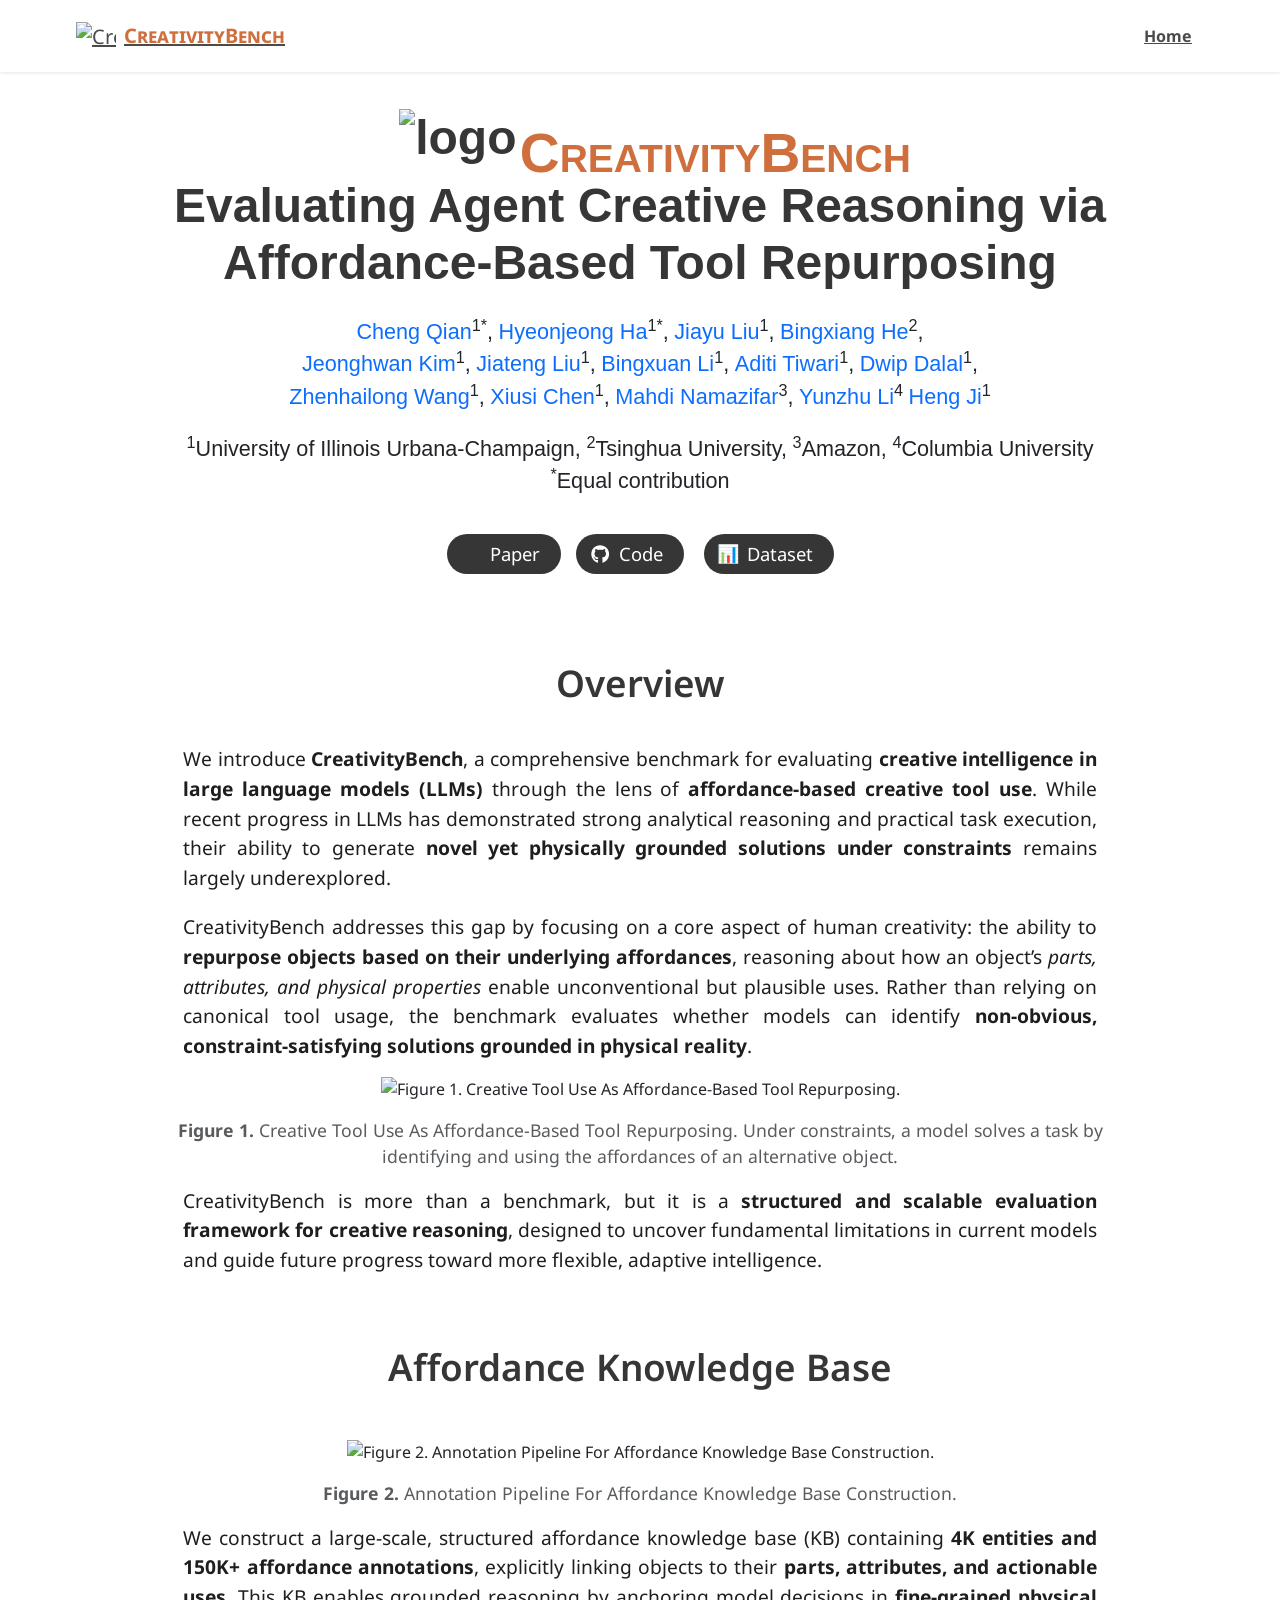
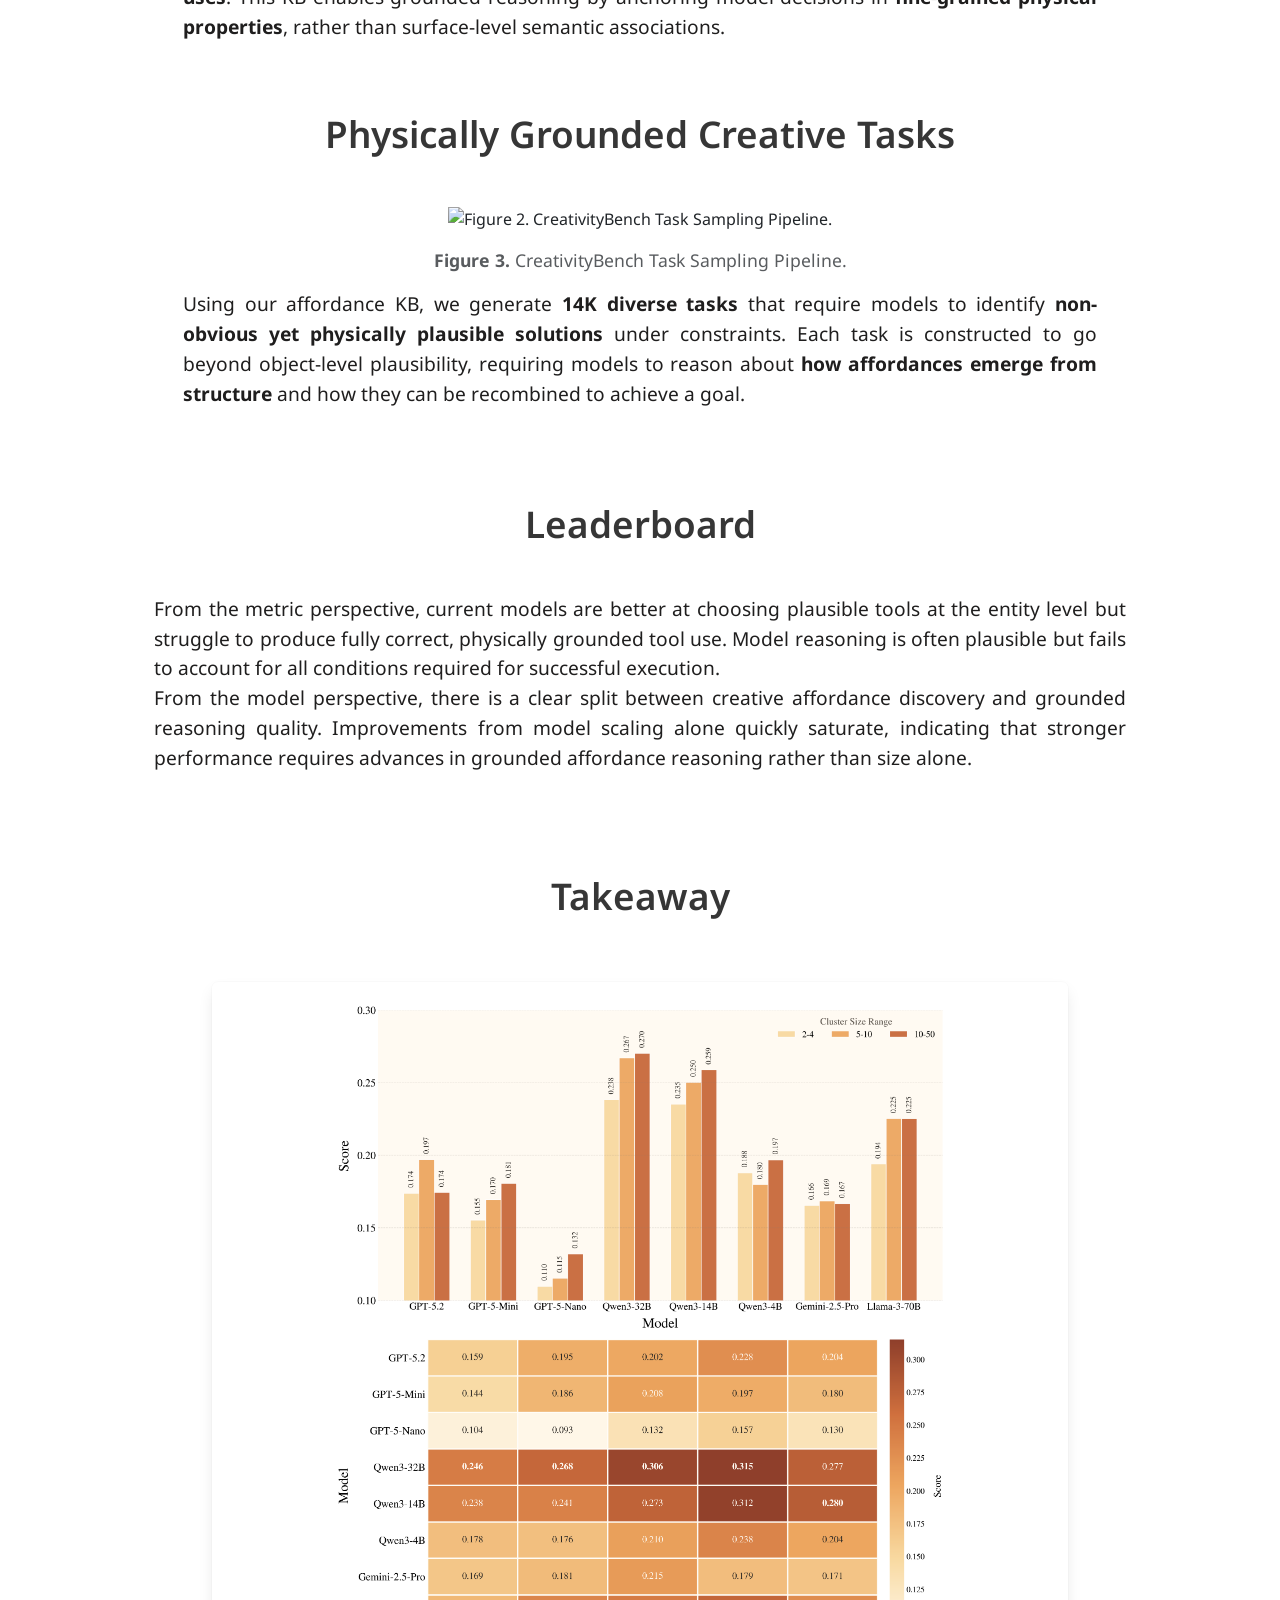
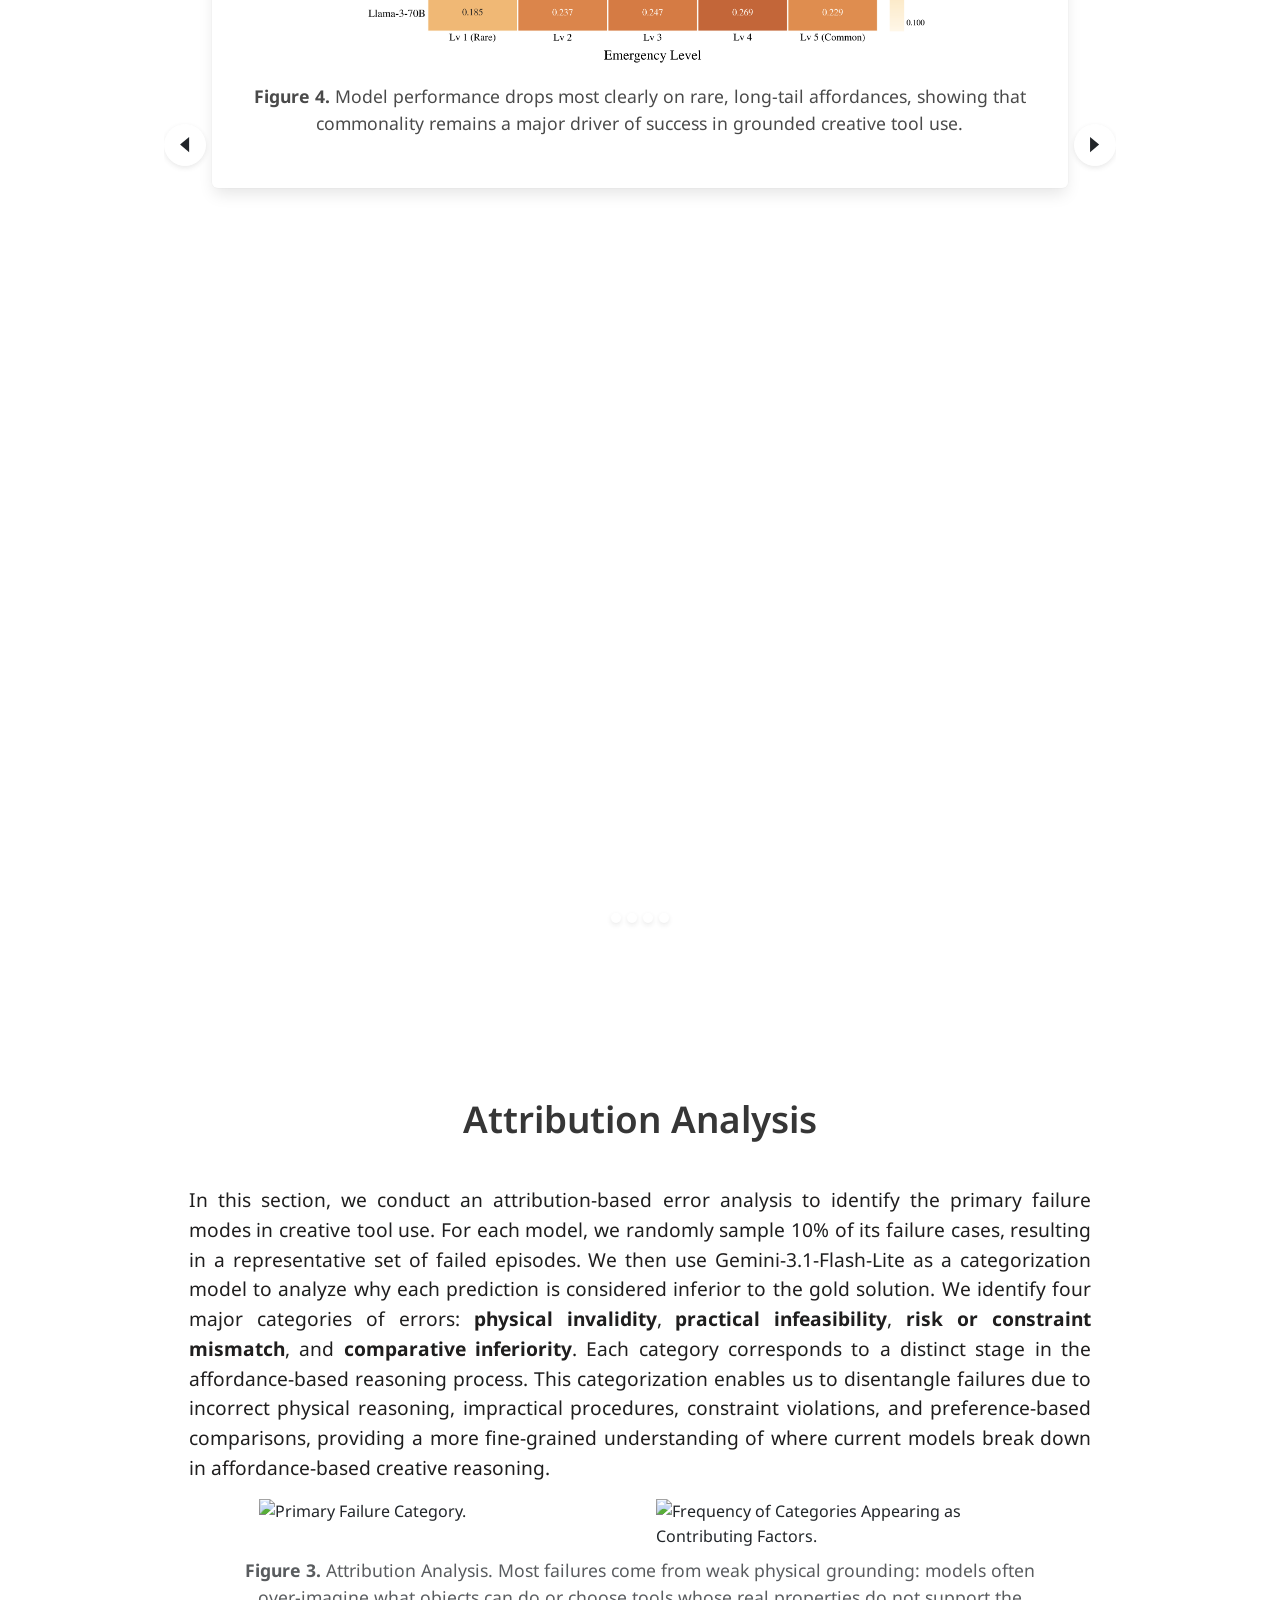
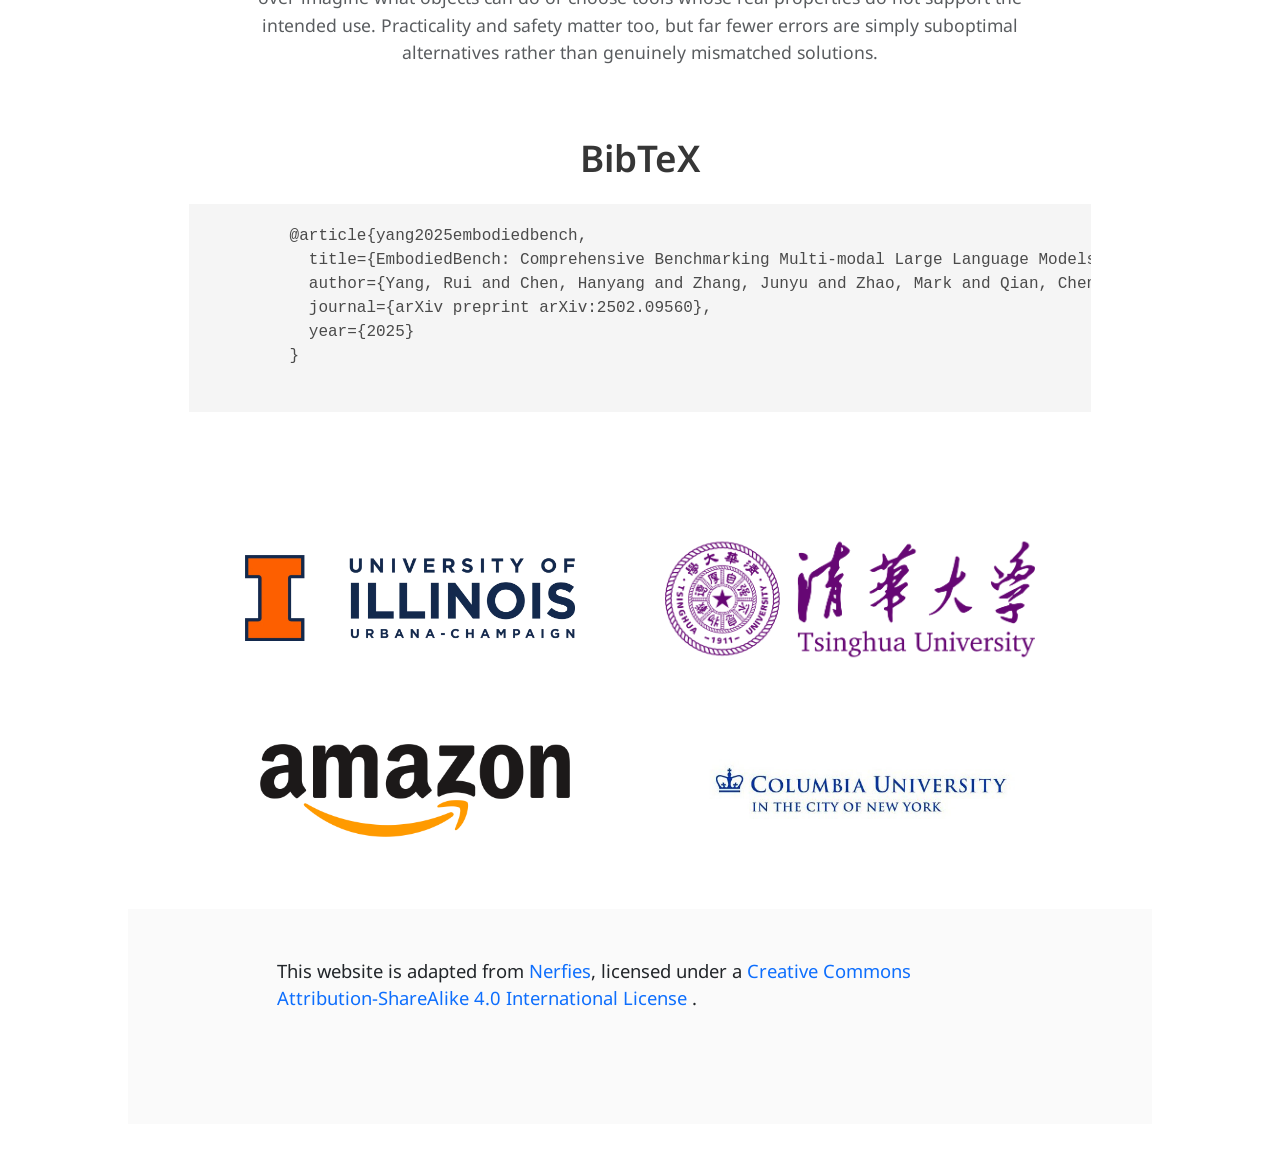
==== index.html @ 7683caa5 "takeaway" ====
<!DOCTYPE html>
<html>
<head>
  <meta charset="UTF-8">
  <title>CreativityBench: Evaluating Agent Creative Reasoning via Affordance-Based Tool Repurposing</title>

  <!-- Favicon -->
  <link rel="icon" href="website/img/logo.jpg" type="image/jpg">

  <meta name="viewport" content="width=device-width, initial-scale=1">
  <script src="https://cdn.jsdelivr.net/npm/chart.js@4.4.0/dist/chart.umd.min.js"></script>
    <script src="https://cdn.jsdelivr.net/npm/chartjs-plugin-datalabels@2.0.0"></script>
    <script
        src="https://cdn.jsdelivr.net/npm/chartjs-plugin-annotation@3.0.1/dist/chartjs-plugin-annotation.min.js"></script>

    <link href="https://fonts.googleapis.com/css?family=Google+Sans|Noto+Sans|Castoro" rel="stylesheet">
    <link rel="stylesheet" href="website/css/bulma.min.css">
    <link rel="stylesheet" href="website/css/bulma-carousel.min.css">
    <link rel="stylesheet" href="website/css/bulma-slider.min.css">
    <link rel="stylesheet" href="https://cdn.jsdelivr.net/gh/jpswalsh/academicons@1/css/academicons.min.css">
    <link rel="stylesheet" href="website/css/fontawesome.all.min.css">

    <script src="https://ajax.googleapis.com/ajax/libs/jquery/3.5.1/jquery.min.js"></script>
    <script src="./website/javascript/bulma-carousel.min.js"></script>
    <script src="./website/javascript/bulma-slider.min.js"></script>
    <script src="./website/javascript/explorer-index.js"></script>

    <link href="https://cdn.jsdelivr.net/npm/bootstrap@5.1.3/dist/css/bootstrap.min.css" rel="stylesheet"
        integrity="sha384-1BmE4kWBq78iYhFldvKuhfTAU6auU8tT94WrHftjDbrCEXSU1oBoqyl2QvZ6jIW3" crossorigin="anonymous">
    <script src="https://cdn.jsdelivr.net/npm/bootstrap@5.1.3/dist/js/bootstrap.bundle.min.js"
        integrity="sha384-ka7Sk0Gln4gmtz2MlQnikT1wXgYsOg+OMhuP+IlRH9sENBO0LRn5q+8nbTov4+1p"
        crossorigin="anonymous"></script>

    <link href="https://unpkg.com/tabulator-tables@5.5.2/dist/css/tabulator_bootstrap4.min.css" rel="stylesheet">
    <script type="text/javascript" src="https://unpkg.com/tabulator-tables@5.5.2/dist/js/tabulator.min.js"></script>
    <script defer src="website/javascript/fontawesome.all.min.js"></script>
    <!-- <script src="website/javascript/peity-vanilla.js"></script> -->


    <!-- below we load some js scripts -->
    <script src="website/javascript/benchmark_table.js" type="module"></script>
    <script src="website/javascript/benchmark_table_low_level.js" type="module"></script>

    <link rel="stylesheet" href="website/css/index.css">

    <!-- Google tag (gtag.js) -->
    <script async src="https://www.googletagmanager.com/gtag/js?id=G-C7GJ4FYMY9"></script>
    <script>
        window.dataLayer = window.dataLayer || [];
        function gtag() { dataLayer.push(arguments); }
        gtag('js', new Date());

        gtag('config', 'G-C7GJ4FYMY9');
    </script>

    <!-- MathJax script -->
    <script type="text/javascript" async
        src="https://cdnjs.cloudflare.com/ajax/libs/mathjax/2.7.5/MathJax.js?config=TeX-MML-AM_CHTML">
    </script>
    <script type="text/javascript">
        MathJax.Hub.Config({
            tex2jax: {inlineMath: [['$','$'], ['\\(','\\)']]}
        });
    </script>

    <noscript>
        <p><img alt="Clicky" width="1" height="1" src="//in.getclicky.com/101339888ns.gif" /></p>
    </noscript>

    <script>
        document.addEventListener('DOMContentLoaded', function () {
        var toggles = document.querySelectorAll('.toggle-section');
        toggles.forEach(function(toggle) {
            toggle.addEventListener('click', function() {
            var content = document.getElementById(toggle.getAttribute('aria-controls'));
            var toggleIcon = toggle.children[1].children[0];
            content.classList.toggle('is-active');
            if (content.classList.contains('is-active')) {
                toggleIcon.style.transition = 'transform 0.3s ease';
                toggleIcon.style.transform = 'rotate(180deg)';
            } else {
                toggleIcon.style.transition = 'transform 0.3s ease';
                toggleIcon.style.transform = 'rotate(0deg)';
            }
            });
        });
        });
      </script>

    <style>
        .collapse-content {
          display: none;
          margin-top: 10px;
        }
        .collapse-content.is-active {
          display: block;
        }
        /* .toggle-section .icon.is-small {
          transition: transform 0.3s ease;
        } */
        /* .toggle-section .fa-angle-up {
          transform: rotate(180deg);
        } */
      </style>
</head>

<body>

  <!-- Navigation Bar -->
  <nav class="navbar" role="navigation" aria-label="main navigation" style="background: #fff; box-shadow: 0 1px 3px rgba(0,0,0,0.1);">
    <div class="container">
      <div class="navbar-brand">
        <a class="navbar-item" href="index.html">
          <img src="website/img/logo.jpg" alt="CreativityBench" width="40" height="40">
          <span class="creativitybench" style="margin-left: 0.5rem; font-size: 1.25rem;">CreativityBench</span>
        </a>
      </div>
      <div class="navbar-end">
        <a href="index.html" class="navbar-item has-text-weight-bold">Home</a>
      </div>
    </div>
  </nav>

  <!-- Single-line Title with Bulma's .title.is-1 is-bold (centered heading) -->
  <section class="hero">
    <div class="hero-body">
      <div class="container is-max-desktop">
        <div class="columns is-centered">
          <div class="column has-text-centered">

            <h1 class="title is-1 publication-title is-bold">
              <img src="website/img/logo.jpg"
                   alt="logo"
                   style="vertical-align: middle; margin-right: 20px; position: relative; top: -15px; left: 30px"
                   width="80"
                   height="80" />
              <span class="creativitybench" style="vertical-align: middle">CreativityBench</span>
            </h1>

            <!-- SUBTITLE -->
            <h2 class="title is-1 publication-title is-bold" style="margin-top:-0.7em; margin-right: 30px; margin-left: 30px;">
              Evaluating Agent Creative Reasoning via<br>Affordance-Based Tool Repurposing
            </h2>

            <!-- Author list -->
            <div class="is-size-5 publication-authors">
              <span class="author-block">
                <a href="https://qiancheng0.github.io/" target="_blank">Cheng Qian</a><sup>1*</sup>,
              </span>
              <span class="author-block">
                <a href="https://hyeonjeongha.github.io" target="_blank">Hyeonjeong Ha</a><sup>1*</sup>,
              </span>
              <span class="author-block">
                <a href="https://jiayujeff.github.io" target="_blank">Jiayu Liu</a><sup>1</sup>,
              </span>
              <span class="author-block">
                <a href="https://hbx-hbx.github.io" target="_blank">Bingxiang He</a><sup>2</sup>,
              </span><br>
              <span class="author-block">
                <a href="https://wjdghks950.github.io">Jeonghwan Kim</a><sup>1</sup>,
              </span>
              <span class="author-block">
                <a href="https://lumos-jiateng.github.io">Jiateng Liu</a><sup>1</sup>,
              </span>
              <span class="author-block">
                <a href="https://bingxuanli.com">Bingxuan Li</a><sup>1</sup>,
              </span>
              <span class="author-block">
                <a href="https://adititiwari19.github.io">Aditi Tiwari</a><sup>1</sup>,
              </span>
              <span class="author-block">
                <a href="https://dwipddalal.github.io" target="_blank">Dwip Dalal</a><sup>1</sup>,
              </span><br>
              <span class="author-block">
                <a href="https://mikewangwzhl.github.io">Zhenhailong Wang</a><sup>1</sup>,
              </span>
              <span class="author-block">
                <a href="https://xiusic.github.io">Xiusi Chen</a><sup>1</sup>,
              </span>
              <span class="author-block">
                <a href="https://scholar.google.com/citations?user=I6aaUNMAAAAJ&hl=en">Mahdi Namazifar</a><sup>3</sup>,
              </span>
              <span class="author-block">
                <a href="https://yunzhuli.github.io">Yunzhu Li</a><sup>4</sup>
              </span>
              <span class="author-block">
                <a href="https://blender.cs.illinois.edu/hengji.html">Heng Ji</a><sup>1</sup>
              </span>
            </div>
            <div class="is-size-5 publication-authors" style="margin-top:1em;">
              <span class="author-block"><sup>1</sup>University of Illinois Urbana-Champaign,</span>
              <span class="author-block"><sup>2</sup>Tsinghua University,</span>
              <span class="author-block"><sup>3</sup>Amazon,</span>
              <span class="author-block"><sup>4</sup>Columbia University</span>
            </div>
            <div class="is-size-5 publication-authors">
              <span class="author-block"><sup>*</sup>Equal contribution</span>
            </div>
            <!-- <div class="is-size-5 publication-authors">
              <span class="author-block" style="color:rgb(192, 54, 54);"><b>ICML 2025 Oral</b></span>
            </div> -->
            <!-- <div class="is-size-5 publication-authors" style="margin-top:0.8em;">
              <a href="https://foundation-models-meet-embodied-agents.github.io/cvpr2026/" target="_blank" style="color:#d35400; font-weight:bold; text-decoration:none; background:linear-gradient(135deg, #fff5eb 0%, #ffe4cc 100%); padding:0.4em 0.8em; border-radius:6px; border:1px solid #e67e22; display:inline-block;">
                🔥 EmbodiedBench will be used for <b>CVPR 2026 Workshop on Foundation Models Meet Embodied Agents (FMEA) Challenges</b>! Stay tuned.
              </a>
            </div> -->

            <!-- Links -->
            <div class="column has-text-centered" style="margin-top:1.5em;">
              <!-- <span class="link-block">
                <a href="challenge.html" class="external-link button is-normal is-rounded is-dark" style="background: #5e7154; border-color: #5e7154;">
                  <span class="icon">
                    <i class="fas fa-trophy"></i>
                  </span>
                  <span>Challenge</span>
                </a>&nbsp;&nbsp;
              </span> -->
              <span class="link-block">
                <a href="http://arxiv.org/abs/2502.09560" class="external-link button is-normal is-rounded is-dark">
                  <span class="icon">
                    <i class="ai ai-arxiv"></i>
                  </span>
                  <span>Paper</span>
                </a>&nbsp;&nbsp;
              </span>
              <span class="link-block">
                <a href="https://github.com/qiancheng0/CreativityBench" class="external-link button is-normal is-rounded is-dark" role="button" target="_blank">
                  <span class="icon">
                    <i class="fab fa-github"></i>
                  </span>
                  <span>Code</span>
                </a> &nbsp;&nbsp;
              </span>
              <span class="link-block">
                <a href="https://drive.google.com/file/d/1nQ1p2S4dxTBVZfAvlCW7YPLxztRtPnke/view"
                   class="external-link button is-normal is-rounded is-dark">
                  <span class="icon" style="display: flex; align-items: center; height: 100%;">
                      <p style="font-size:18px; margin: 0;">📊</p>
                  </span>
                  <span>Dataset</span>
                </a>
              </span>
            </div>

          </div>
        </div>
      </div>
    </div>
  </section>

  <!-- Teaser Video -->
  <!-- <section class="hero teaser">
    <div class="container is-max-desktop">
      <div class="hero-body" style="padding-top:1rem;">
        <video id="teaser" autoplay muted loop playsinline controls width="100%">
          <source src="https://github.com/embodied-agent-eval/embodied-agent-eval.github.io/raw/main/website/videos/eai-0-overview.mp4" type="video/mp4">
          Your browser does not support the video tag.
        </video>
      </div>
    </div>
  </section> -->

  <!-- Short videos (Goal Interpretation, etc.) -->
  <!-- <section class="section" style="padding-top:0.5rem;">
    <div class="container is-max-desktop">
      <div class="columns is-centered has-text-centered">
        <div class="column">
          <video autoplay muted loop playsinline controls width="100%">
            <source src="https://github.com/EmbodiedBench/embodiedbench.github.io/raw/main/website/videos/example_success_mani.mp4" type="video/mp4">
          </video>
        </div>
        <div class="column">
          <video autoplay muted loop playsinline controls width="100%">
            <source src="https://github.com/EmbodiedBench/embodiedbench.github.io/raw/main/website/videos/example_success_nav.mp4" type="video/mp4">
          </video>
        </div>
      </div>
      <p style="text-align:center; margin-top:1em; color:rgb(99, 95, 95); margin-top:0.7rem; margin-bottom:1rem; line-height: 1.55; font-size: 1.2rem;">
        <b><span style="color: rgb(53, 131, 53); font-size: 1.2rem;">Successful</span> Examples in EmbodiedBench powered by GPT-4o: EB-Manipulation (left) and EB-Navigation (right).</b> 
      </p>
    </div>
  </section>

  <section class="section" style="padding-top:0rem;">
    <div class="container is-max-desktop">
      <div class="columns is-centered has-text-centered">
        <div class="column">
          <video autoplay muted loop playsinline controls width="100%">
            <source src="https://github.com/EmbodiedBench/embodiedbench.github.io/raw/main/website/videos/example_failure_mani.mp4" type="video/mp4">
          </video>
        </div>
        <div class="column">
          <video autoplay muted loop playsinline controls width="100%">
            <source src="https://github.com/EmbodiedBench/embodiedbench.github.io/raw/main/website/videos/example_failure_nav.mp4" type="video/mp4">
          </video>
        </div>
      </div>
      <p style="text-align:center; margin-top:1em; color:rgb(99, 95, 95); margin-top:0.7rem; margin-bottom:1rem; line-height: 1.55; font-size: 1.2rem;">
        <b><span style="color: rgb(187, 75, 62); font-size: 1.2rem;">Failure</span> Examples in EmbodiedBench powered by GPT-4o: EB-Manipulation (left) and EB-Navigation (right).</b> 
      </p>
    </div>
  </section> -->

  <!-- Single-Paragraph Abstract Section -->
  <!-- <section class="section" id="abstract">
    <div class="container" style="max-width: 85%; font-size: 1.0em; margin: 0 auto; line-height: 1.55;">
      <div class="columns is-centered has-text-centered">
        <div class="column is-four-fifths">
      <h2 class="title is-3">Introduction</h2>
      <div class="content has-text-justified">
            <p style="text-align:justify; color:rgb(31, 30, 30);">
              Leveraging Multi-modal Large Language Models (MLLMs) to create <b>vision-driven embodied agents</b>
              offers a promising avenue for tackling real-world tasks. While language-centric embodied agents have
              garnered substantial attention, MLLM-based embodied agents remain underexplored due to the lack of
              comprehensive evaluation frameworks. To bridge this gap, we introduce <b>EmbodiedBench</b>, an
              extensive benchmark designed to evaluate vision-driven embodied agents. EmbodiedBench features:
              (1) <b>a diverse set of 1,128 testing tasks across four environments</b>, ranging from high-level semantic
              tasks (e.g., household) to low-level tasks involving atomic actions (e.g., navigation and manipulation);
              and (2) <b>six meticulously curated subsets evaluating essential agent capabilities</b> like common sense
              reasoning, complex instruction following, spatial awareness, visual perception, and long-term planning.
              Through extensive experiments, we evaluate 13 leading proprietary and open-source MLLMs within
              EmbodiedBench. Our findings reveal that: MLLMs excel at high-level tasks but struggle with low-level
              manipulation, with the best model, GPT-4o, scoring only on average. EmbodiedBench provides a
              standardized, multifaceted evaluation platform that not only highlights existing challenges
              but also offers valuable insights for advancing MLLM-based embodied agents.
            </p>
          </div>
        </div>
      </div>
    </div>
  </section> -->

  <!-- Overview Section -->
  <section class="section" id="overview" style="padding-top:1.5rem;">
    <div class="container" style="max-width: 80%; margin: 0 auto;">
      <h2 class="title is-3" style="text-align:center; margin-bottom:1rem; font-size: 2.3em;">Overview</h2>
      <br>
      <div class="content has-text-justified" style="max-width: 95%; font-size: 1.2em; margin: 0 auto; line-height: 1.55;">
        <p style="text-align:justify; color:rgb(31, 30, 30);">
          We introduce <b>CreativityBench</b>, a comprehensive benchmark for evaluating <b>creative intelligence in large language models (LLMs)</b> through the lens of <b>affordance-based creative tool use</b>. While recent progress in LLMs has demonstrated strong analytical reasoning and practical task execution, their ability to generate <b>novel yet physically grounded solutions under constraints</b> remains largely underexplored.
        </p>
        <p style="text-align:justify; color:rgb(31, 30, 30);">
          CreativityBench addresses this gap by focusing on a core aspect of human creativity: the ability to <b>repurpose objects based on their underlying affordances</b>, reasoning about how an object’s <i>parts, attributes, and physical properties</i> enable unconventional but plausible uses. Rather than relying on canonical tool usage, the benchmark evaluates whether models can identify <b>non-obvious, constraint-satisfying solutions grounded in physical reality</b>.
        </p>
      </div>

      <!-- Figure 1 -->
      <div class="columns is-centered has-text-centered">
        <div class="column is-eight-fifths">
          <figure class="table-figure">
            <img class="figure-image" src="website/img/intro.png" alt="Figure 1. Creative Tool Use As Affordance-Based Tool Repurposing." style="max-width: 95%; text-align:center; margin-bottom:1rem;"/>
            <figcaption class="figure-caption" style="font-size: 1.1em;">
              <b>Figure 1.</b> Creative Tool Use As Affordance-Based Tool Repurposing. Under constraints, a model solves a task by identifying and using the affordances of an alternative object.
            </figcaption>
          </figure>

          <p style="text-align:justify; color:rgb(31, 30, 30); margin-top:1rem; margin-bottom:1rem; line-height: 1.55; max-width: 95%; margin: 0 auto; font-size: 1.2em;">
            CreativityBench is more than a benchmark, but it is a <b>structured and scalable evaluation framework for creative reasoning</b>, designed to uncover fundamental limitations in current models and guide future progress toward more flexible, adaptive intelligence. 
          </p>
        </div>
      </div>

      <!-- Figure 2 -->
      <br>
      <br>
      <h2 class="title is-3" style="text-align:center; margin-bottom: 2.5rem; font-size: 2.3em;">Affordance Knowledge Base</h2>
      <div class="columns is-centered has-text-centered" style="margin-top:2em;">
        <div class="column is-eight-fifths">
          <figure class="table-figure">
            <img class="figure-image" src="website/img/pipeline.png" alt="Figure 2. Annotation Pipeline For Affordance Knowledge Base Construction." style="max-width: 98%; margin: 0 auto; margin-bottom:1rem;" />
            <figcaption class="figure-caption" style="font-size: 1.1em;">
              <b>Figure 2.</b> Annotation Pipeline For Affordance Knowledge Base Construction.
            </figcaption>
          </figure>

          <p style="text-align:justify; margin-top:1em;  margin-bottom:1rem; line-height: 1.55; max-width: 95%; font-size: 1.2em; margin: 0 auto; color:rgb(31, 30, 30);">
            We construct a large-scale, structured affordance knowledge base (KB) containing <b>4K entities and 150K+ affordance annotations</b>, explicitly linking objects to their <b>parts, attributes, and actionable uses</b>. This KB enables grounded reasoning by anchoring model decisions in <b>fine-grained physical properties</b>, rather than surface-level semantic associations.
          </p>
        </div>
      </div>
      <br>
      <br>
      <h2 class="title is-3" style="text-align:center; margin-bottom: 2.5rem; font-size: 2.3em;">Physically Grounded Creative Tasks</h2>
      <div class="columns is-centered has-text-centered" style="margin-top:2em;">
        <div class="column is-eight-fifths">
          <figure class="table-figure">
            <img class="figure-image" src="website/img/task_sampling_pipeline.png" alt="Figure 2. CreativityBench Task Sampling Pipeline." style="max-width: 98%; margin: 0 auto; margin-bottom:1rem;" />
            <figcaption class="figure-caption" style="font-size: 1.1em;">
              <b>Figure 3.</b> CreativityBench Task Sampling Pipeline.
            </figcaption3>
          </figure>

          <p style="text-align:justify; margin-top:1em;  margin-bottom:1rem; line-height: 1.55; max-width: 95%; font-size: 1.2em; margin: 0 auto; color:rgb(31, 30, 30);">
            Using our affordance KB, we generate <b>14K diverse tasks</b> that require models to identify <b>non-obvious yet physically plausible solutions</b> under constraints. Each task is constructed to go beyond object-level plausibility, requiring models to reason about <b>how affordances emerge from structure</b> and how they can be recombined to achieve a goal.
          </p>
        </div>
      </div>
    </div>
    <br>
  </section>

  <!-- Leaderboard and Findings Section -->
  <section class="section" id="leaderboard-findings" style="padding-top:1.5rem;">
    <div class="container" style="max-width: 85%">
      <h2 class="title is-3" style="text-align:center; margin-bottom:3rem; font-size: 2.3em;">Leaderboard</h2>
      <p style="text-align:justify; margin-top:1em;  margin-bottom:1rem; line-height: 1.55; max-width: 95%; font-size: 1.2em; margin: 0 auto; color:rgb(31, 30, 30);">
        From the metric perspective, current models are better at choosing plausible tools at the entity level but struggle to produce fully correct, physically grounded tool use. Model reasoning is often plausible but fails to account for all conditions required for successful execution.
        <br>
        From the model perspective, there is a clear split between creative affordance discovery and grounded reasoning quality. Improvements from model scaling alone quickly saturate, indicating that stronger performance requires advances in grounded affordance reasoning rather than size alone.
      </p>  
      <div id="creativitybench-benchmark-main-table"></div>
      <br>
      <br>
  <br>

  <!-- Case Study -->
  <section class="section" id="case-study" style="padding-top:2rem;">
    <div class="container is-max-desktop">
      <h2 class="title is-3" style="text-align:center; margin-bottom:1rem; font-size: 2.3em;">Takeaway</h2>
      <br>
        <div id="results-carousel" class="carousel results-carousel" style="margin-bottom: 2rem;">
            <div class="box mx-auto my-4" style="max-width: 90%;">
              <div class="content has-text-centered" style="margin-bottom: 2rem;">
                <img src="website/img/fig_cluster_grouped_bars.png" alt="" width="75%"/>
                <img src="website/img/fig_level_heatmap.png" alt="" width="75%"/>
                <p class="image-subtitle" style="font-size: 1.1em; margin-top: 1rem;">
                  <b>Figure 4.</b> Model performance drops most clearly on rare, long-tail affordances, showing that commonality remains a major driver of success in grounded creative tool use.
                </p>
              </div>
            </div>
            <div class="box mx-auto my-4" style="max-width: 90%;">
              <div class="content has-text-centered" style="margin-bottom: 2rem;">
                <img src="website/img/fig_entity_count_overall_lines.png" alt="" width="75%"/>
                <img src="website/img/fig_difficulty_scatter.png" alt="" width="75%"/>
                <p class="image-subtitle" style="font-size: 1.1em; margin-top: 1rem;">
                  <b>Figure 5.</b> Both the quantity and type of distractors influence model performance. While larger candidate sets consistently increase difficulty, distractors that share similar affordances with the gold object can sometimes help highlight the relevant reasoning space, partially offsetting the distraction effect.
                </p>
              </div>
            </div>
            <div class="box mx-auto my-4" style="max-width: 90%;">
              <div class="content has-text-centered" style="margin-bottom: 2rem;">
                <img src="website/img/fig_temperature_grouped_bars_10percent.png" alt="" width="75%" />
                <img src="website/img/evaluation_mode.png" alt="" width="75%" />
                <p class="image-subtitle" style="font-size: 1.1em; margin-top: 1rem;">
                  <b>Figure 6.</b> Increasing sampling temperature does not reliably improve creative tool use. For smaller models in particular, higher temperatures tend to increase hallucinated entities and parts rather than produce more effective affordance exploration, suggesting that this benchmark rewards grounded constraint satisfaction rather than open-ended generative diversity.
                </p>
              </div>
            </div>
            <div class="box mx-auto my-4" style="max-width: 90%;">
              <div class="content has-text-centered" style="margin-bottom: 2rem;">
                <img src="website/img/cluster_size_range__attributes_grounding.png" alt="" width="75%" />
                <img src="website/img/cluster_size_range__use_condition_covered.png" alt="" width="75%" />
                <img src="website/img/entity_similarity__attributes_grounding.png" alt="" width="75%" />
                <img src="website/img/entity_similarity__prediction_correctness.png" alt="" width="75%" />
                <p class="image-subtitle" style="font-size: 1.1em; margin-top: 1rem;">
                  <b>Figure 7.</b> Auxiliary metrics reveal a consistent pattern: models handle familiar affordances much better than rare ones, and they benefit from distractors that provide affordance-level cues. Overall, current models still struggle to ground rare, weakly signaled affordances in a physically and conditionally appropriate way.
                </p>
              </div>
            </div>
        </div>
    </div>
  </section>

  <br>
  <section class="section" id="overview" style="padding-top:4rem;">
      <div class="container" style="max-width: 95%; font-size: 1.0em; margin: 0 auto; line-height: 1.55;">
        <h2 class="title is-3" style="text-align:center; margin-bottom: 2.8rem; font-size: 2.3em;">Attribution Analysis</h2>
        <p style="text-align:justify; margin-top:1em; color:rgb(31, 30, 30); margin-top:1.7rem; margin-bottom:1rem; line-height: 1.55; font-size: 1.2em;" >
          In this section, we conduct an attribution-based error analysis to identify the primary failure modes in creative tool use. For each model, we randomly sample 10% of its failure cases, resulting in a representative set of failed episodes. We then use Gemini-3.1-Flash-Lite as a categorization model to analyze why each prediction is considered inferior to the gold solution.
          We identify four major categories of errors: <b>physical invalidity</b>, <b>practical infeasibility</b>, <b>risk or constraint mismatch</b>, and <b>comparative inferiority</b>. Each category corresponds to a distinct stage in the affordance-based reasoning process.
          This categorization enables us to disentangle failures due to incorrect physical reasoning, impractical procedures, constraint violations, and preference-based comparisons, providing a more fine-grained understanding of where current models break down in affordance-based creative reasoning.
        </p>

      <figure class="table-figure" style="max-width: 90%; margin: 1em auto 0;">
        <div style="display: flex; gap: 2rem; justify-content: center; align-items: flex-start;">
          <img class="figure-image" src="website/img/meta_primary_category_pie.png" alt="Primary Failure Category." style="flex: 1; max-width: 45%; width: 100%;" />
          <img class="figure-image" src="website/img/meta_all_category_bar.png" alt="Frequency of Categories Appearing as Contributing Factors." style="flex: 1; max-width: 45%; width: 100%;" />
        </div>
        <figcaption class="figure-caption" style="text-align: center; font-size: 1.1em; margin-top: 0.5em;">
          <b>Figure 3.</b> Attribution Analysis. Most failures come from weak physical grounding: models often over-imagine what objects can do or choose tools whose real properties do not support the intended use. Practicality and safety matter too, but far fewer errors are simply suboptimal alternatives rather than genuinely mismatched solutions.
        </figcaption>
      </figure>
    </div>
  </section>

  

  <!-- BibTeX Section -->
  <section class="section" id="BibTeX" style="padding-top:1.5rem;">
    <div class="container is-max-desktop content" style="max-width: 95%; margin: 0 auto;">
      <h2 class="title is-3" style="text-align:center; font-size: 2.3em;">BibTeX</h2>
      <pre style="font-size: 1.0em;">
        @article{yang2025embodiedbench,
          title={EmbodiedBench: Comprehensive Benchmarking Multi-modal Large Language Models for Vision-Driven Embodied Agents},
          author={Yang, Rui and Chen, Hanyang and Zhang, Junyu and Zhao, Mark and Qian, Cheng and Wang, Kangrui and Wang, Qineng and Koripella, Teja Venkat and Movahedi, Marziyeh and Li, Manling and others},
          journal={arXiv preprint arXiv:2502.09560},
          year={2025}
        }
      </pre>
    </div>
  </section>

  <section>
    <div class="section" id="org-banners" style="display:flex; margin-bottom: -3rem; margin-left: 3rem; margin-right: 3rem;">
      <a href="https://illinois.edu/" target="_blank" rel="external" style="display: block; margin: auto;">
          <img class="center-block org-banner" src="website/img/uiuc.webp" style="width: 350px; height: auto; display: block; margin: auto;">
      </a>
      <a href="https://www.tsinghua.edu.cn/en/" target="blank" class="ext-link" style="display: block; margin: auto;">
          <img class="center-block org-banner" src="website/img/tsinghua.png" style="width: 390px; height: auto; display: block; margin: auto;">
      </a>
    </div>
  </section>

  <section>
    <div class="section" id="org-banners" style="display:flex; margin-top: -3rem; margin-left: 3rem; margin-right: 3rem;">
      <a href="https://www.amazon.science/" target="blank" class="ext-link" style="display: block; margin: auto;">
        <img class="center-block org-banner" src="website/img/amazon.png" style="width: 330px; height: auto; display: block; margin: auto;">
      </a>
      <a href="https://www.columbia.edu" target="blank" class="ext-link" style="display: block; margin: auto;">
        <img class="center-block org-banner" src="website/img/columbia.jpeg" style="width: 350px; height: auto; display: block; margin: auto;">
      </a>
    </div>
  </section>

  <footer class="footer">
    <!-- <div class="content has-text-centered"> -->
    <div class="columns is-centered">
        <div class="column is-9">
          <div class="content">
          <p style="font-size: 1.15em;">
            This website is adapted from 
            <a href="https://nerfies.github.io/" style="text-decoration: none;">Nerfies</a>, licensed under a 
            <a rel="license" href="http://creativecommons.org/licenses/by-sa/4.0/" style="text-decoration: none;">
              Creative Commons Attribution-ShareAlike 4.0 International License
            </a>.
          </p>
        </div>
      </div>
    </div>
  <!-- </div> -->
</footer>


</body>
</html>
---- website/css/index.css ----
body {
  font-family: 'Noto Sans', sans-serif;
  max-width: 1600px;
  margin: 0 auto;
  overflow-x: hidden;
}


.footer .icon-link {
    font-size: 25px;
    color: #363636;
    text-decoration: none;
}


.link-block a {
    /* margin-top: 5px; */
    margin-bottom: 5px;
    text-decoration: none;
}
span {
  font-size: 1.15em;
}

.creativitybench {
  font-variant: small-caps;
  font-weight: bold;
  color: #cf6f3d !important;
}


.teaser .hero-body {
  padding-top: 0;
  padding-bottom: 3rem;
}

.teaser {
  font-family: 'Google Sans', sans-serif;
}


.publication-banner {
  max-height: parent;

}

.publication-banner video {
  position: relative;
  left: auto;
  top: auto;
  transform: none;
  object-fit: fit;
}

.publication-title {
    font-family: 'Google Sans', sans-serif;
    line-height: 1.2;
    /* margin-bottom: -40px;
    margin-top: 60px; */
}

.publication-authors {
    font-family: 'Google Sans', sans-serif;
}

.publication-venue {
    color: #555;
    width: fit-content;
    font-weight: bold;
}

.publication-awards {
    color: #ff3860;
    width: fit-content;
    font-weight: bolder;
}


.publication-authors a {
   text-decoration: none;
}

.publication-authors a:hover {
    text-decoration: underline;
}

.author-block {
  display: inline-block;
  font-size: 1.35rem;
}

.publication-banner img {
}

.publication-authors {
  /*color: #4286f4;*/
}

.publication-video {
    position: relative;
    width: 100%;
    height: 0;
    padding-bottom: 56.25%;

    overflow: hidden;
    border-radius: 10px !important;
}

.publication-video iframe {
    position: absolute;
    top: 0;
    left: 0;
    width: 100%;
    height: 100%;
}

.publication-body img {
}

.results-carousel {
  overflow: hidden;
}

/* .results-carousel {
  display: flex;
  overflow: hidden;
  width: 90%;
  position: relative;
} */

/* .results-carousel .box {
  flex: 0 0 100%;
  width: 90%;
  text-align: center;
  transition: transform 0.5s ease-in-out;
} */

/* .results-carousel .item {
  margin: 5px;
  overflow: hidden;
  border: 1px solid #bbb;
  border-radius: 10px;
  padding: 0;
  font-size: 0;
} */

/* .results-carousel video {
  margin: 0;
} */


.interpolation-panel {
  background: #f5f5f5;
  border-radius: 10px;
}

.interpolation-panel .interpolation-image {
  width: 100%;
  border-radius: 5px;
}


.interpolation-panel .slider {
  margin: 0 !important;
}

.interpolation-panel .slider {
  margin: 0 !important;
}

#interpolation-image-wrapper {
  width: 100%;
}
#interpolation-image-wrapper img {
  border-radius: 5px;
}

.avg-column {
  font-size: 1.2em !important;
}

.chart-container {
  height: 50vh;
  margin: auto;
  position: relative;
  max-width: calc(min(60vh, 100%));
  padding-left: 5%; /* Increase left margin */
  padding-right: 5%; /* Increase right margin */
}

/* Mobile override */
@media (max-width: 768px) {  /* Change 768px to your mobile breakpoint */
  .chart-container {
      height: 90vw;
      max-width: calc(min(90vw, 100%));;
  }
  h1 {
      font-size: 1.5rem;
  }
  h2 {
      font-size: 1.3rem;
  }
  h3 {
      font-size: 1.1rem;
  }
  p,
  span,
  li {
      font-size: 1.1rem;
  }
}


.tabulator-header .tabulator-col {
  text-align: center;
}

.tabulator .tabulator-header {
  height: auto !important;
}

.tabulator-col-title-holder,
.tabulator-col-content {
  height: auto !important;
}

.tabulator-col-title {
  white-space: normal !important;
  overflow: visible !important;
  text-overflow: unset !important;
  word-break: break-word;
  font-size: 0.82em;
}

/* body {
  margin: 0;
  padding: 0;
  width: 100%;
  height: 100%;
  overflow-x: hidden;
  display: flex;
  flex-direction: column;
  min-height: 100vh;
} */

#org-banners {
  display:flex;
  flex-direction: row;
  justify-content: center;
  align-items: center;
  flex-wrap: wrap;
}

.org-banner {
  /* margin: 5px; */
  max-width: 100%;
  height: 6em;
  margin: 10px;
  padding: 10px;
}
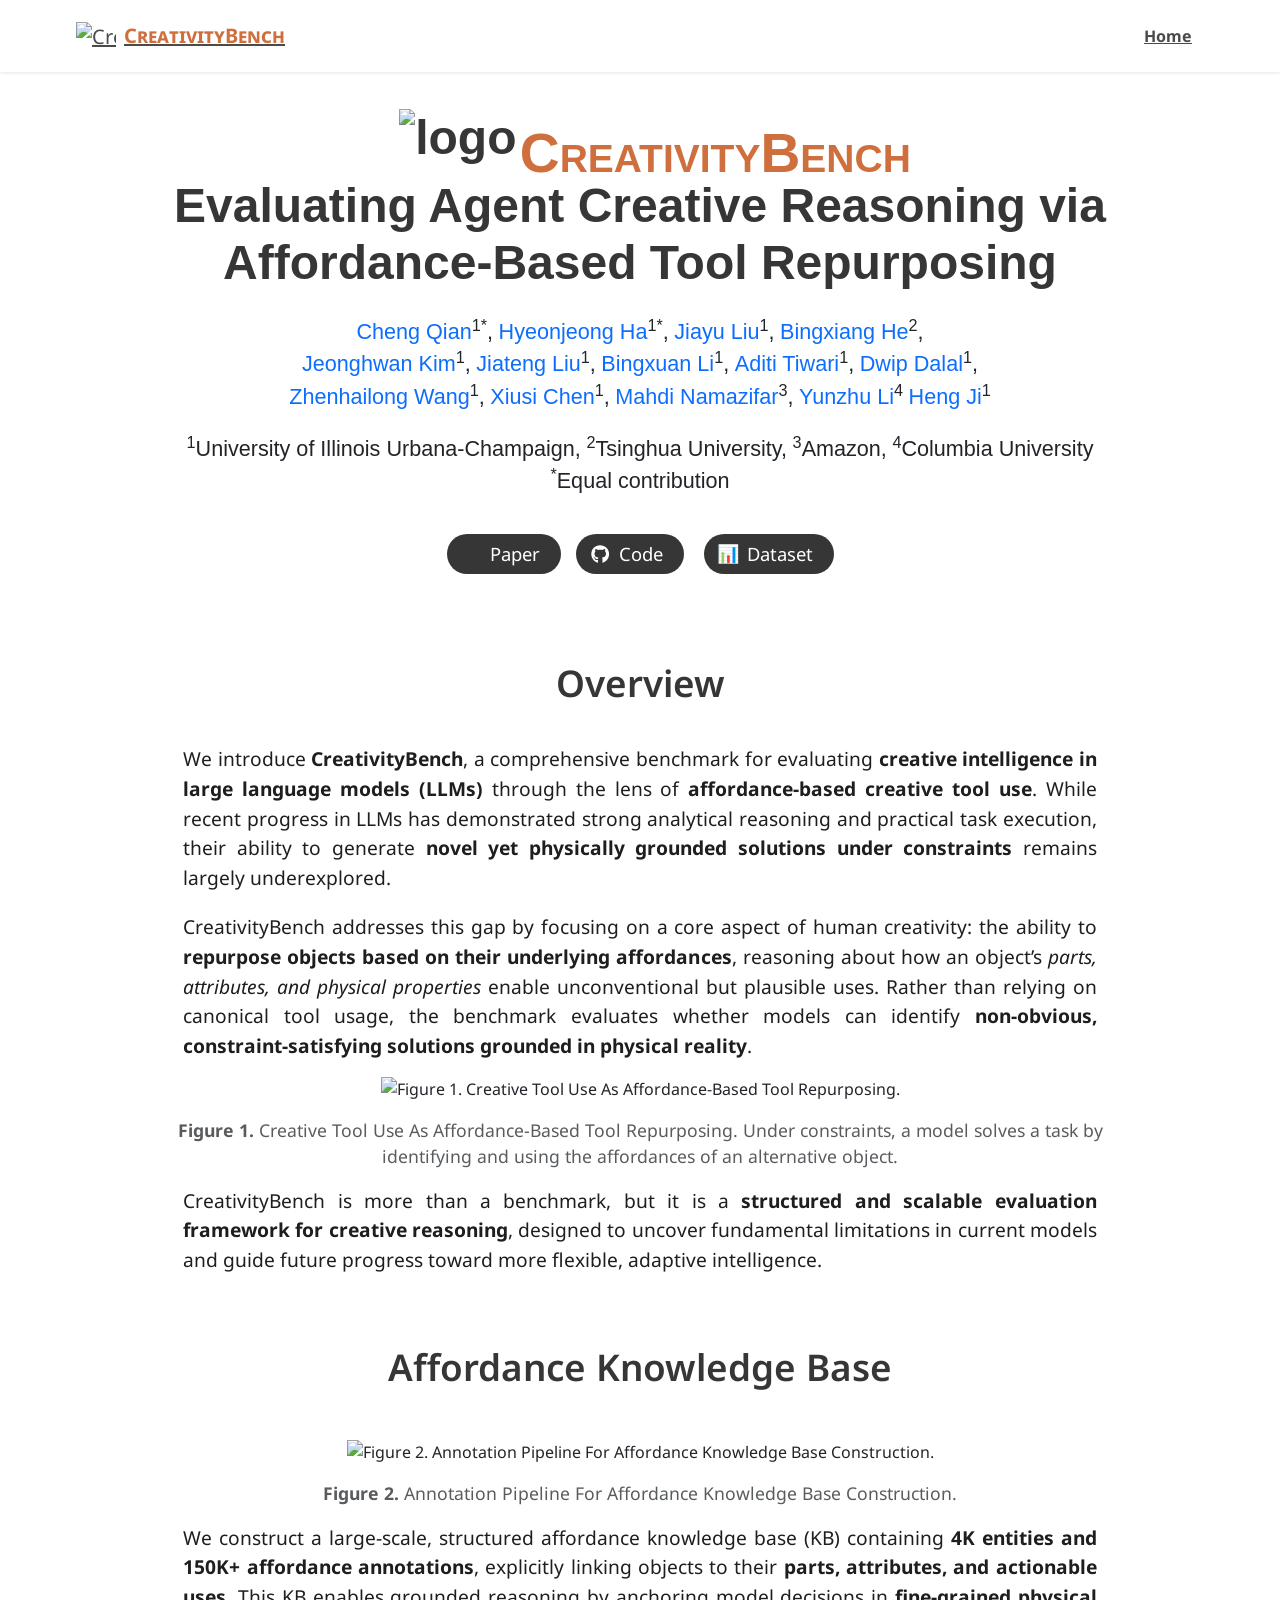
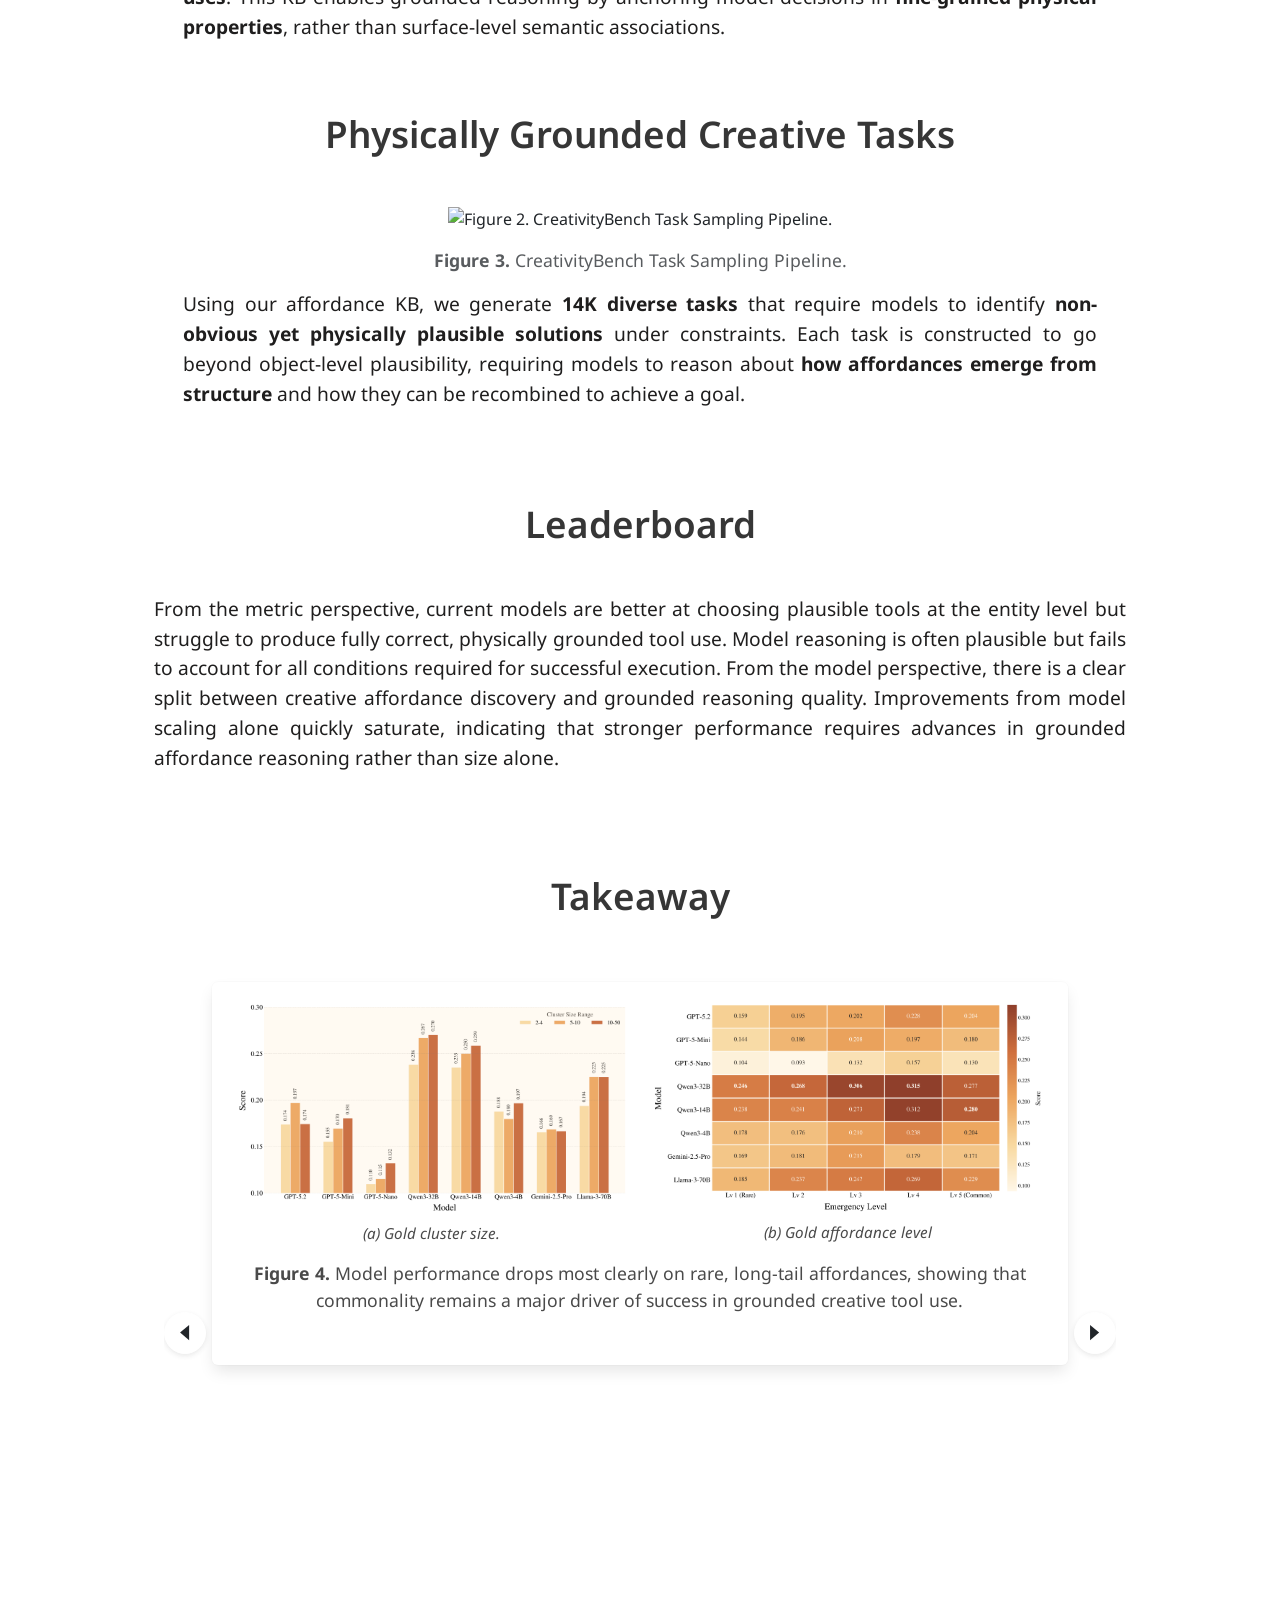
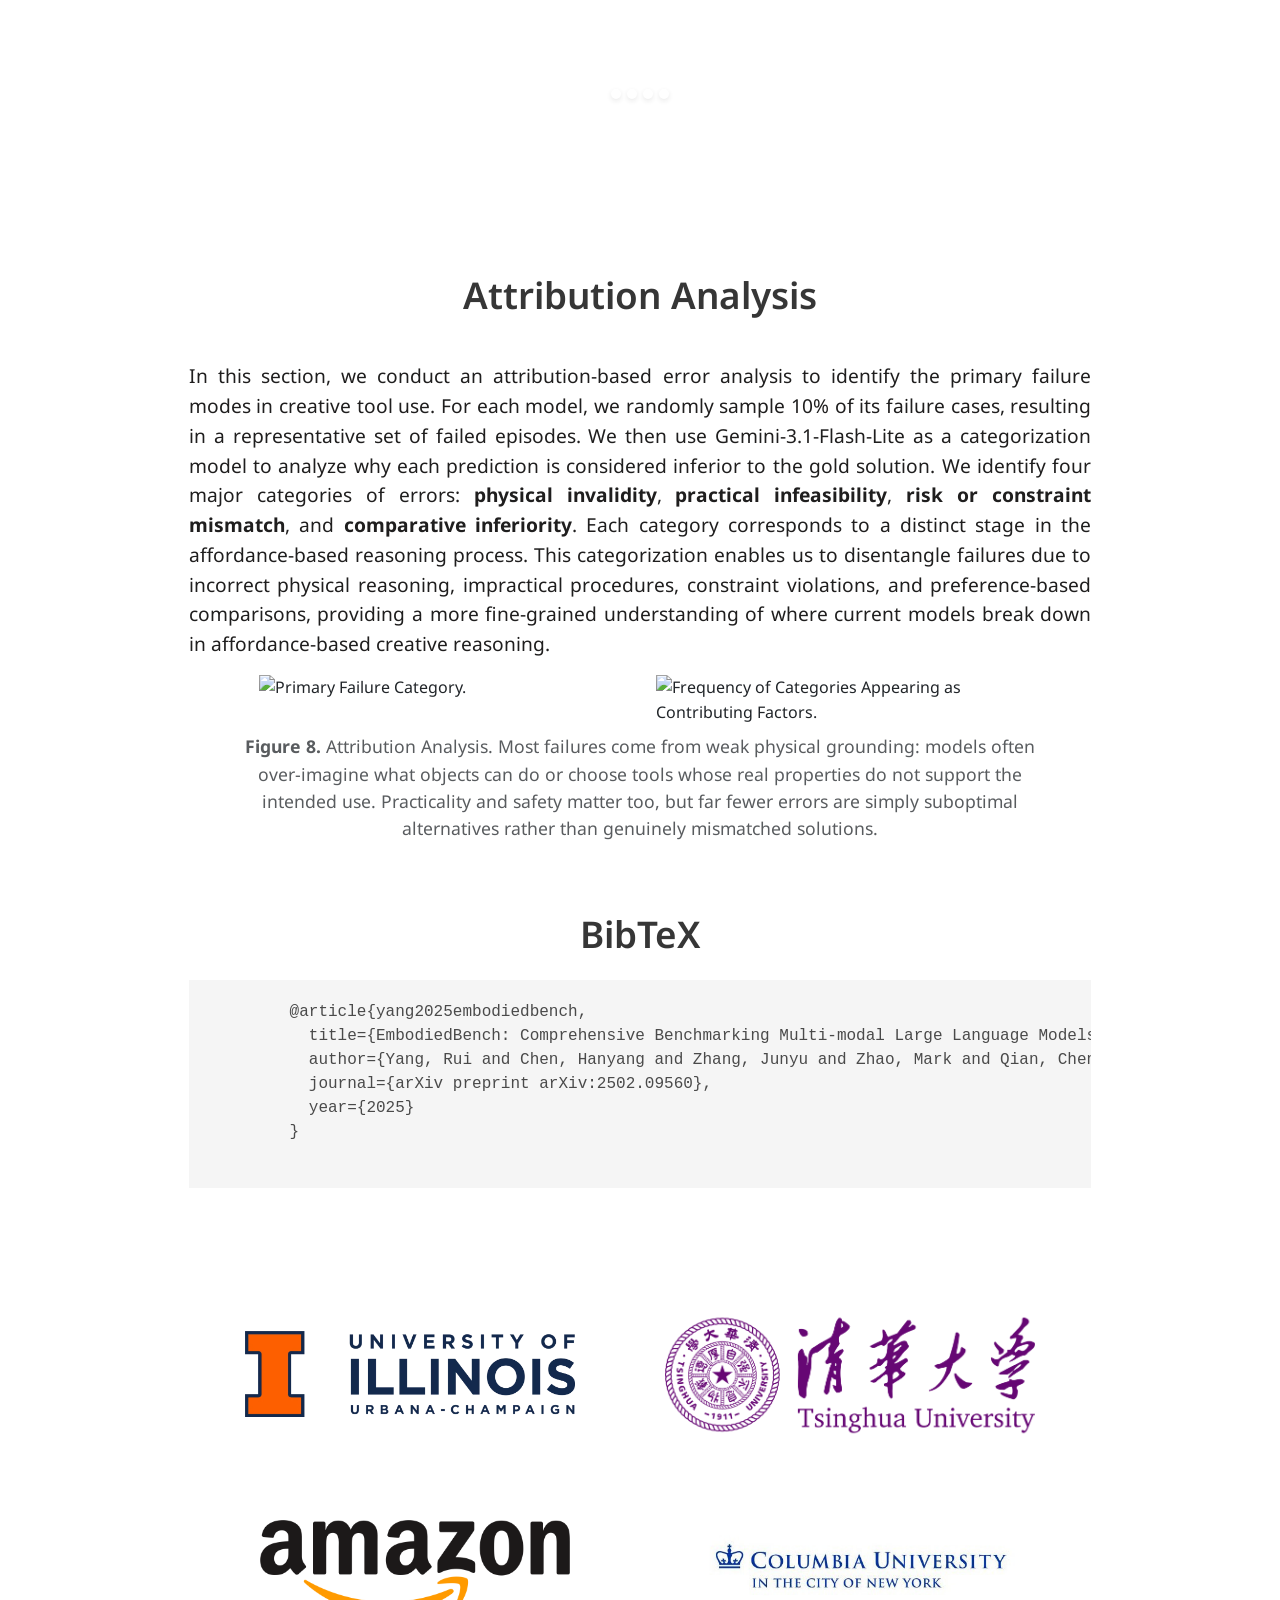
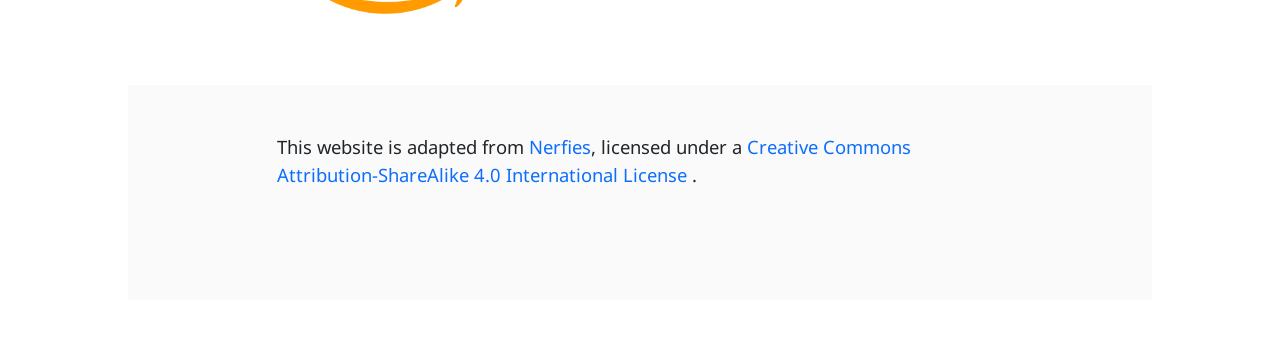
==== commit 5df2cac3: "update takeaway" ====
--- a/index.html
+++ b/index.html
@@ -405,7 +405,6 @@
       <h2 class="title is-3" style="text-align:center; margin-bottom:3rem; font-size: 2.3em;">Leaderboard</h2>
       <p style="text-align:justify; margin-top:1em;  margin-bottom:1rem; line-height: 1.55; max-width: 95%; font-size: 1.2em; margin: 0 auto; color:rgb(31, 30, 30);">
         From the metric perspective, current models are better at choosing plausible tools at the entity level but struggle to produce fully correct, physically grounded tool use. Model reasoning is often plausible but fails to account for all conditions required for successful execution.
-        <br>
         From the model perspective, there is a clear split between creative affordance discovery and grounded reasoning quality. Improvements from model scaling alone quickly saturate, indicating that stronger performance requires advances in grounded affordance reasoning rather than size alone.
       </p>  
       <div id="creativitybench-benchmark-main-table"></div>
@@ -421,8 +420,16 @@
         <div id="results-carousel" class="carousel results-carousel" style="margin-bottom: 2rem;">
             <div class="box mx-auto my-4" style="max-width: 90%;">
               <div class="content has-text-centered" style="margin-bottom: 2rem;">
-                <img src="website/img/fig_cluster_grouped_bars.png" alt="" width="75%"/>
-                <img src="website/img/fig_level_heatmap.png" alt="" width="75%"/>
+                <div style="display: flex; gap: 1.5rem; justify-content: center; align-items: flex-start;">
+                  <figure style="flex: 1; max-width: 48%; margin: 0;">
+                    <img src="website/img/fig_cluster_grouped_bars.png" alt="" style="width: 100%;" />
+                    <figcaption style="font-size: 0.95em; margin-top: 0.4em; text-align: center;">(a) Gold cluster size.</figcaption>
+                  </figure>
+                  <figure style="flex: 1; max-width: 48%; margin: 0;">
+                    <img src="website/img/fig_level_heatmap.png" alt="" style="width: 100%;" />
+                    <figcaption style="font-size: 0.95em; margin-top: 0.4em; text-align: center;">(b) Gold affordance level</figcaption>
+                  </figure>
+                </div>
                 <p class="image-subtitle" style="font-size: 1.1em; margin-top: 1rem;">
                   <b>Figure 4.</b> Model performance drops most clearly on rare, long-tail affordances, showing that commonality remains a major driver of success in grounded creative tool use.
                 </p>
@@ -430,8 +437,16 @@
             </div>
             <div class="box mx-auto my-4" style="max-width: 90%;">
               <div class="content has-text-centered" style="margin-bottom: 2rem;">
-                <img src="website/img/fig_entity_count_overall_lines.png" alt="" width="75%"/>
-                <img src="website/img/fig_difficulty_scatter.png" alt="" width="75%"/>
+                <div style="display: flex; gap: 1.5rem; justify-content: center; align-items: flex-start;">
+                  <figure style="flex: 1; max-width: 48%; margin: 0;">
+                    <img src="website/img/fig_entity_count_overall_lines.png" alt="" style="width: 100%;" />
+                    <figcaption style="font-size: 0.95em; margin-top: 0.4em; text-align: center;">(a) Distractor number.</figcaption>
+                  </figure>
+                  <figure style="flex: 1; max-width: 48%; margin: 0;">
+                    <img src="website/img/fig_difficulty_scatter.png" alt="" style="width: 100%;" />
+                    <figcaption style="font-size: 0.95em; margin-top: 0.4em; text-align: center;">(b) Distractor similarity.</figcaption>
+                  </figure>
+                </div>
                 <p class="image-subtitle" style="font-size: 1.1em; margin-top: 1rem;">
                   <b>Figure 5.</b> Both the quantity and type of distractors influence model performance. While larger candidate sets consistently increase difficulty, distractors that share similar affordances with the gold object can sometimes help highlight the relevant reasoning space, partially offsetting the distraction effect.
                 </p>
@@ -439,8 +454,16 @@
             </div>
             <div class="box mx-auto my-4" style="max-width: 90%;">
               <div class="content has-text-centered" style="margin-bottom: 2rem;">
-                <img src="website/img/fig_temperature_grouped_bars_10percent.png" alt="" width="75%" />
-                <img src="website/img/evaluation_mode.png" alt="" width="75%" />
+                <div style="display: flex; gap: 1.5rem; justify-content: center; align-items: flex-start;">
+                  <figure style="flex: 1; max-width: 48%; margin: 0;">
+                    <img src="website/img/fig_temperature_grouped_bars_10percent.png" alt="" style="width: 100%;" />
+                    <figcaption style="font-size: 0.95em; margin-top: 0.4em; text-align: center;">(a) Inference temperature.</figcaption>
+                  </figure>
+                  <figure style="flex: 1; max-width: 48%; margin: 0;">
+                    <img src="website/img/evaluation_mode.png" alt="" style="width: 100%;" />
+                    <figcaption style="font-size: 0.95em; margin-top: 0.4em; text-align: center;">(b) Inference mode.</figcaption>
+                  </figure>
+                </div>
                 <p class="image-subtitle" style="font-size: 1.1em; margin-top: 1rem;">
                   <b>Figure 6.</b> Increasing sampling temperature does not reliably improve creative tool use. For smaller models in particular, higher temperatures tend to increase hallucinated entities and parts rather than produce more effective affordance exploration, suggesting that this benchmark rewards grounded constraint satisfaction rather than open-ended generative diversity.
                 </p>
@@ -448,10 +471,28 @@
             </div>
             <div class="box mx-auto my-4" style="max-width: 90%;">
               <div class="content has-text-centered" style="margin-bottom: 2rem;">
-                <img src="website/img/cluster_size_range__attributes_grounding.png" alt="" width="75%" />
-                <img src="website/img/cluster_size_range__use_condition_covered.png" alt="" width="75%" />
-                <img src="website/img/entity_similarity__attributes_grounding.png" alt="" width="75%" />
-                <img src="website/img/entity_similarity__prediction_correctness.png" alt="" width="75%" />
+                <div style="display: flex; flex-direction: column; gap: 1.5rem;">
+                  <div style="display: flex; gap: 1.5rem; justify-content: center; align-items: flex-start;">
+                    <figure style="flex: 1; max-width: 48%; margin: 0;">
+                      <img src="website/img/cluster_size_range__attributes_grounding.png" alt="" style="width: 100%;" />
+                      <figcaption style="font-size: 0.95em; margin-top: 0.4em; text-align: center;">(a) Physical grounding by gold cluster size.</figcaption>
+                    </figure>
+                    <figure style="flex: 1; max-width: 48%; margin: 0;">
+                      <img src="website/img/cluster_size_range__use_condition_covered.png" alt="" style="width: 100%;" />
+                      <figcaption style="font-size: 0.95em; margin-top: 0.4em; text-align: center;">(b) Physical grounding by distractor similarity.</figcaption>
+                    </figure>
+                  </div>
+                  <div style="display: flex; gap: 1.5rem; justify-content: center; align-items: flex-start;">
+                    <figure style="flex: 1; max-width: 48%; margin: 0;">
+                      <img src="website/img/entity_similarity__attributes_grounding.png" alt="" style="width: 100%;" />
+                      <figcaption style="font-size: 0.95em; margin-top: 0.4em; text-align: center;">(c) Use constraint coverage by gold cluster size.</figcaption>
+                    </figure>
+                    <figure style="flex: 1; max-width: 48%; margin: 0;">
+                      <img src="website/img/entity_similarity__prediction_correctness.png" alt="" style="width: 100%;" />
+                      <figcaption style="font-size: 0.95em; margin-top: 0.4em; text-align: center;">(d) Prediction correctness by distractor similarity.</figcaption>
+                    </figure>
+                  </div>
+                </div>
                 <p class="image-subtitle" style="font-size: 1.1em; margin-top: 1rem;">
                   <b>Figure 7.</b> Auxiliary metrics reveal a consistent pattern: models handle familiar affordances much better than rare ones, and they benefit from distractors that provide affordance-level cues. Overall, current models still struggle to ground rare, weakly signaled affordances in a physically and conditionally appropriate way.
                 </p>
@@ -477,7 +518,7 @@
           <img class="figure-image" src="website/img/meta_all_category_bar.png" alt="Frequency of Categories Appearing as Contributing Factors." style="flex: 1; max-width: 45%; width: 100%;" />
         </div>
         <figcaption class="figure-caption" style="text-align: center; font-size: 1.1em; margin-top: 0.5em;">
-          <b>Figure 3.</b> Attribution Analysis. Most failures come from weak physical grounding: models often over-imagine what objects can do or choose tools whose real properties do not support the intended use. Practicality and safety matter too, but far fewer errors are simply suboptimal alternatives rather than genuinely mismatched solutions.
+          <b>Figure 8.</b> Attribution Analysis. Most failures come from weak physical grounding: models often over-imagine what objects can do or choose tools whose real properties do not support the intended use. Practicality and safety matter too, but far fewer errors are simply suboptimal alternatives rather than genuinely mismatched solutions.
         </figcaption>
       </figure>
     </div>
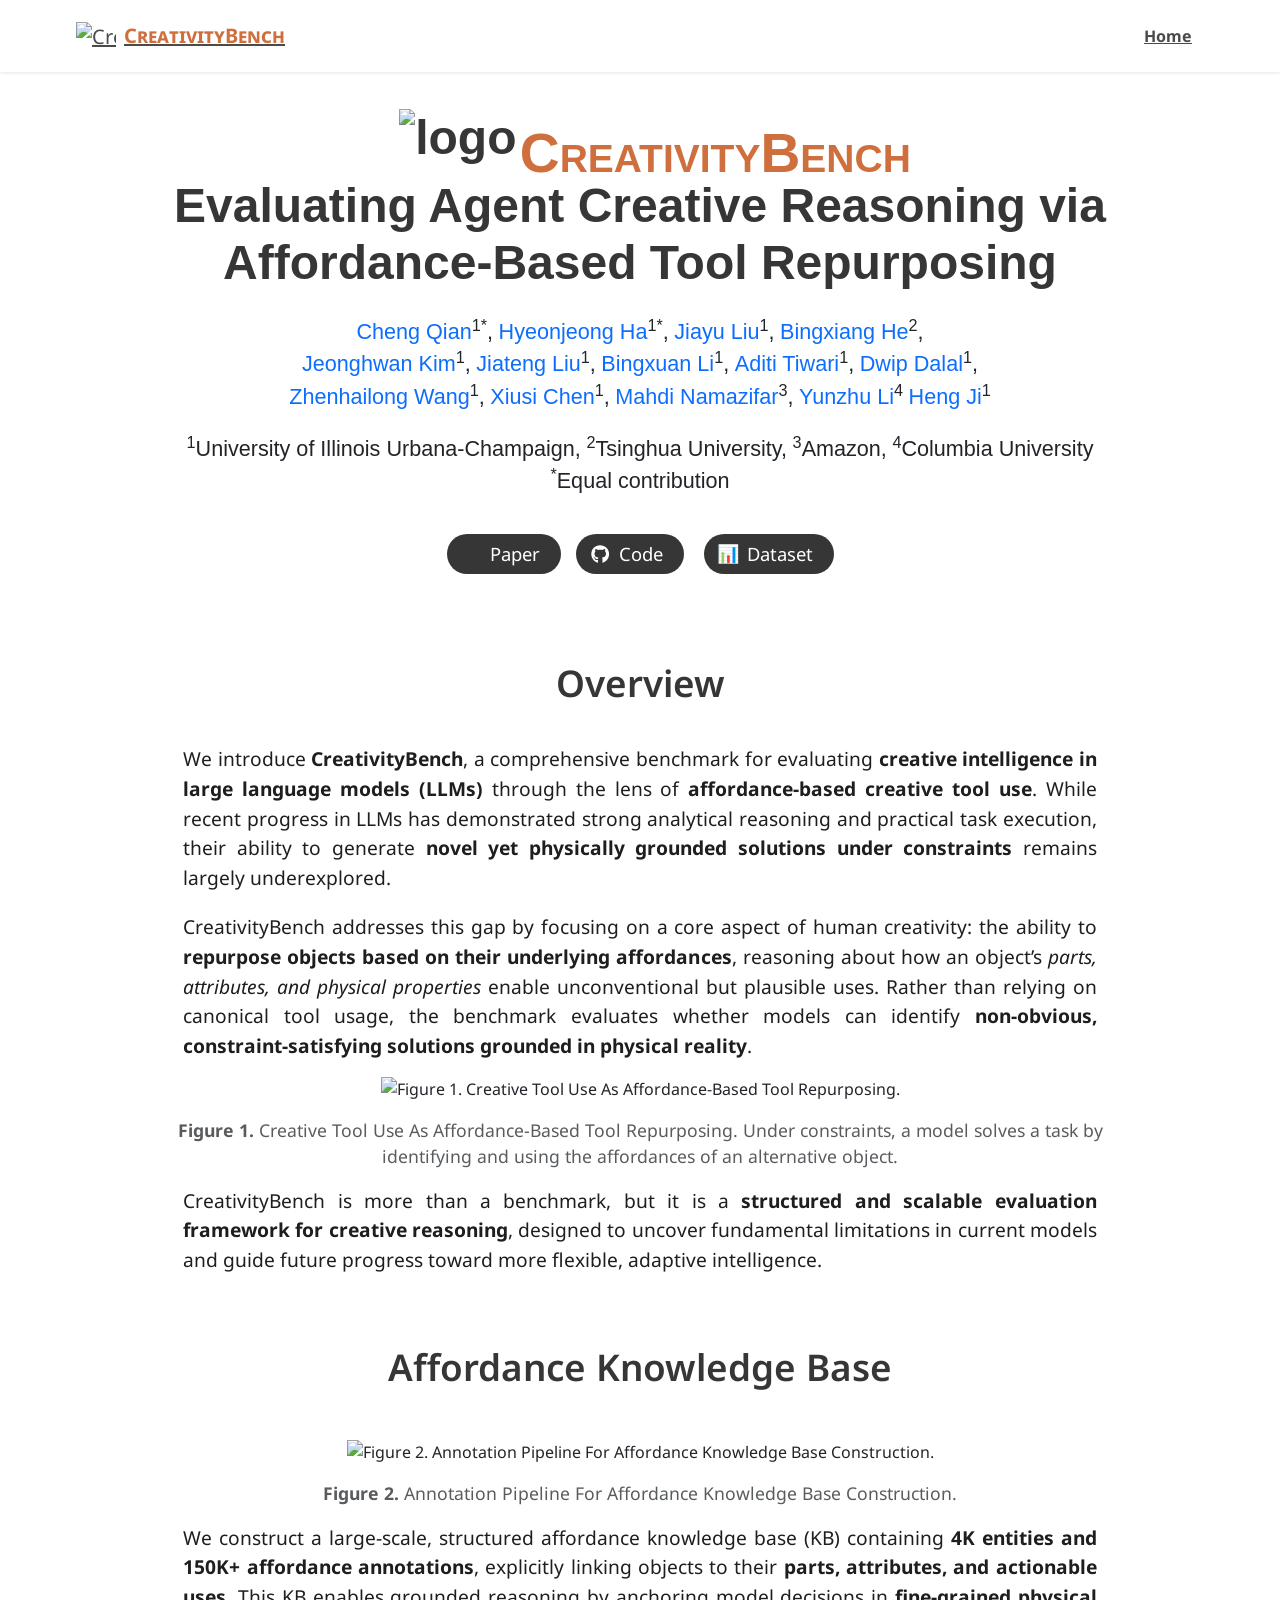
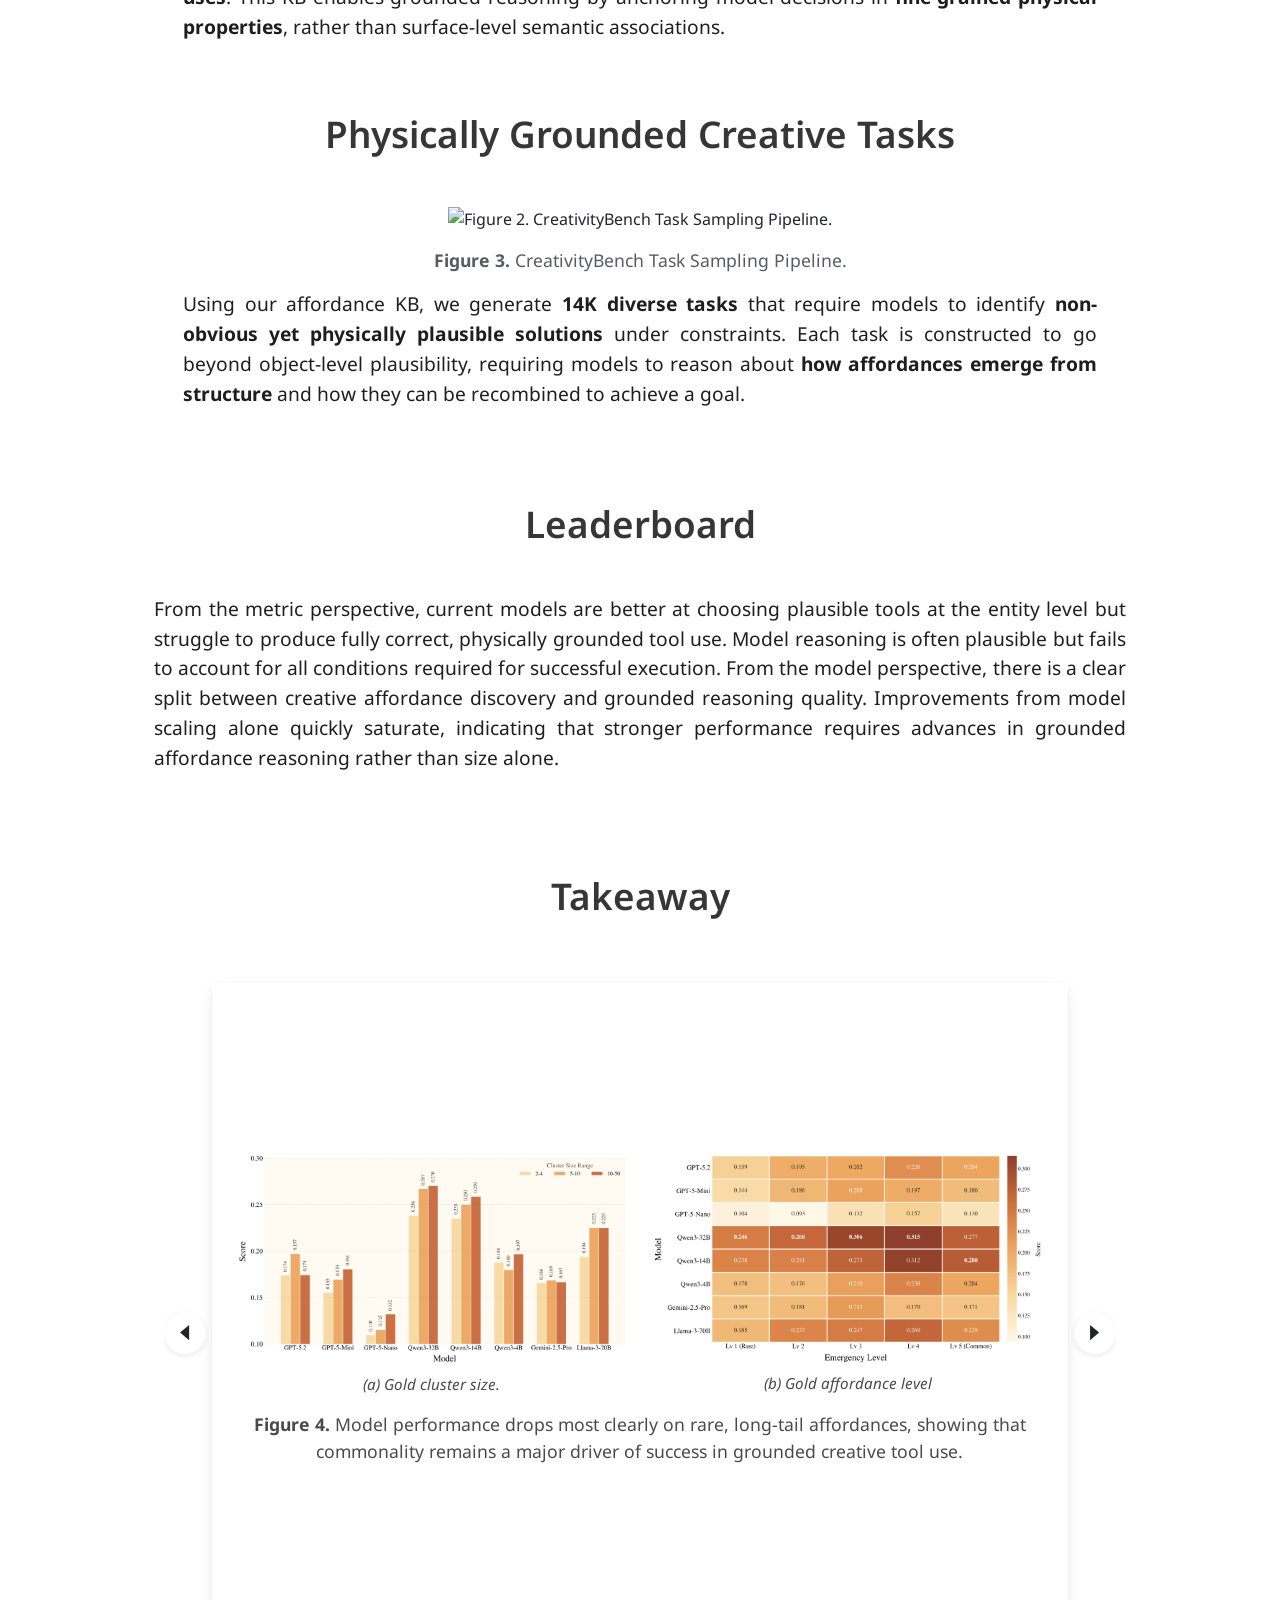
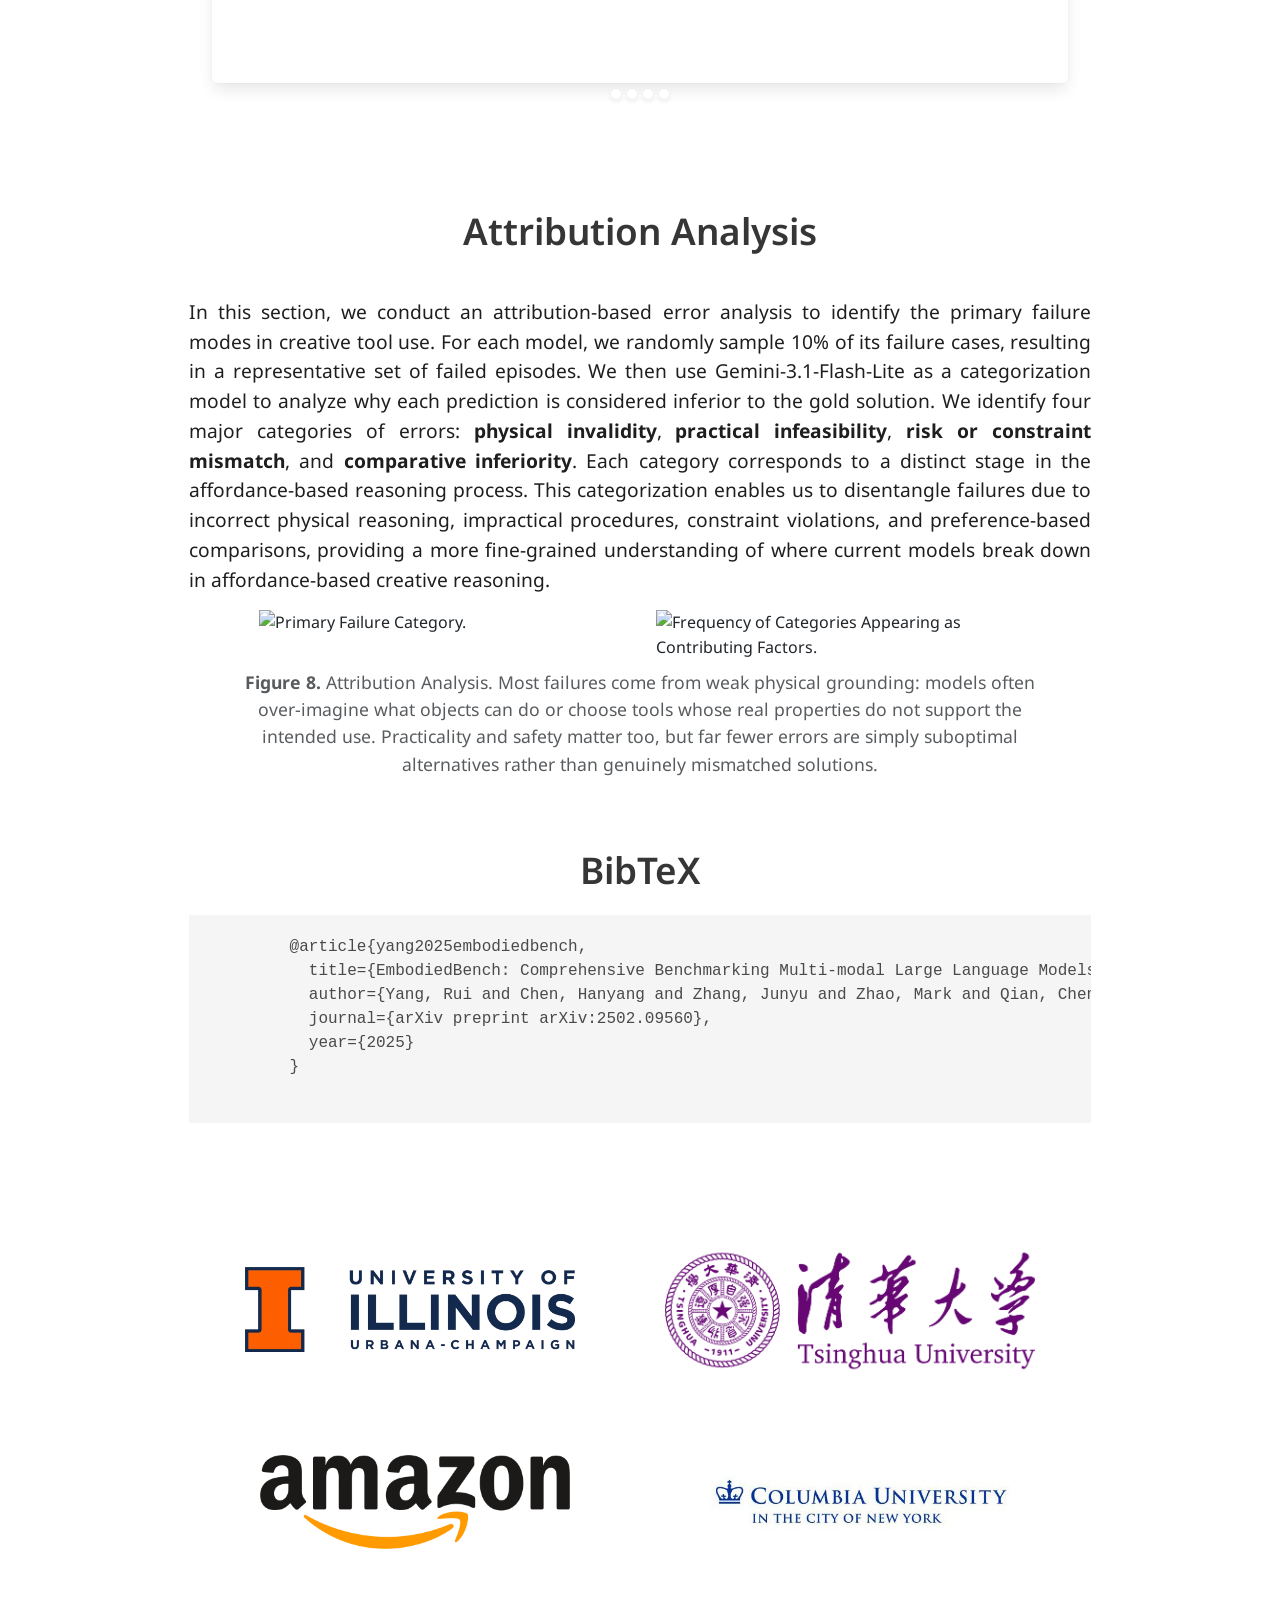
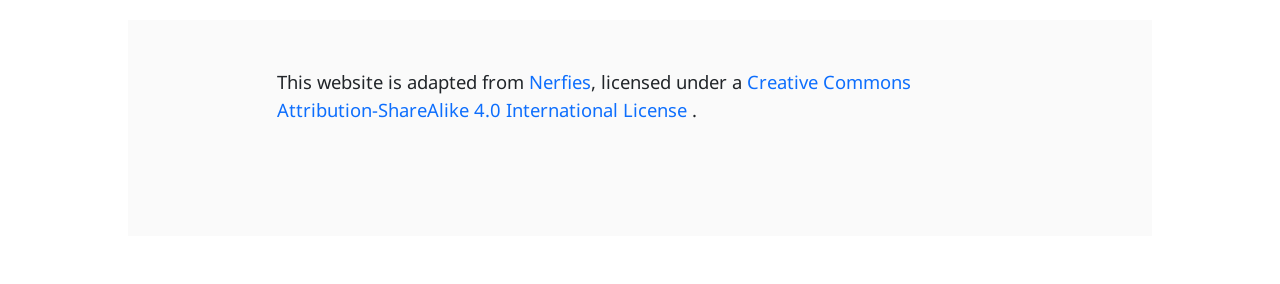
==== commit d20408fc: "fix space" ====
--- a/index.html
+++ b/index.html
@@ -196,25 +196,10 @@
             <div class="is-size-5 publication-authors">
               <span class="author-block"><sup>*</sup>Equal contribution</span>
             </div>
-            <!-- <div class="is-size-5 publication-authors">
-              <span class="author-block" style="color:rgb(192, 54, 54);"><b>ICML 2025 Oral</b></span>
-            </div> -->
-            <!-- <div class="is-size-5 publication-authors" style="margin-top:0.8em;">
-              <a href="https://foundation-models-meet-embodied-agents.github.io/cvpr2026/" target="_blank" style="color:#d35400; font-weight:bold; text-decoration:none; background:linear-gradient(135deg, #fff5eb 0%, #ffe4cc 100%); padding:0.4em 0.8em; border-radius:6px; border:1px solid #e67e22; display:inline-block;">
-                🔥 EmbodiedBench will be used for <b>CVPR 2026 Workshop on Foundation Models Meet Embodied Agents (FMEA) Challenges</b>! Stay tuned.
-              </a>
-            </div> -->
-
+           
             <!-- Links -->
             <div class="column has-text-centered" style="margin-top:1.5em;">
-              <!-- <span class="link-block">
-                <a href="challenge.html" class="external-link button is-normal is-rounded is-dark" style="background: #5e7154; border-color: #5e7154;">
-                  <span class="icon">
-                    <i class="fas fa-trophy"></i>
-                  </span>
-                  <span>Challenge</span>
-                </a>&nbsp;&nbsp;
-              </span> -->
+              
               <span class="link-block">
                 <a href="http://arxiv.org/abs/2502.09560" class="external-link button is-normal is-rounded is-dark">
                   <span class="icon">
@@ -247,88 +232,6 @@
       </div>
     </div>
   </section>
-
-  <!-- Teaser Video -->
-  <!-- <section class="hero teaser">
-    <div class="container is-max-desktop">
-      <div class="hero-body" style="padding-top:1rem;">
-        <video id="teaser" autoplay muted loop playsinline controls width="100%">
-          <source src="https://github.com/embodied-agent-eval/embodied-agent-eval.github.io/raw/main/website/videos/eai-0-overview.mp4" type="video/mp4">
-          Your browser does not support the video tag.
-        </video>
-      </div>
-    </div>
-  </section> -->
-
-  <!-- Short videos (Goal Interpretation, etc.) -->
-  <!-- <section class="section" style="padding-top:0.5rem;">
-    <div class="container is-max-desktop">
-      <div class="columns is-centered has-text-centered">
-        <div class="column">
-          <video autoplay muted loop playsinline controls width="100%">
-            <source src="https://github.com/EmbodiedBench/embodiedbench.github.io/raw/main/website/videos/example_success_mani.mp4" type="video/mp4">
-          </video>
-        </div>
-        <div class="column">
-          <video autoplay muted loop playsinline controls width="100%">
-            <source src="https://github.com/EmbodiedBench/embodiedbench.github.io/raw/main/website/videos/example_success_nav.mp4" type="video/mp4">
-          </video>
-        </div>
-      </div>
-      <p style="text-align:center; margin-top:1em; color:rgb(99, 95, 95); margin-top:0.7rem; margin-bottom:1rem; line-height: 1.55; font-size: 1.2rem;">
-        <b><span style="color: rgb(53, 131, 53); font-size: 1.2rem;">Successful</span> Examples in EmbodiedBench powered by GPT-4o: EB-Manipulation (left) and EB-Navigation (right).</b> 
-      </p>
-    </div>
-  </section>
-
-  <section class="section" style="padding-top:0rem;">
-    <div class="container is-max-desktop">
-      <div class="columns is-centered has-text-centered">
-        <div class="column">
-          <video autoplay muted loop playsinline controls width="100%">
-            <source src="https://github.com/EmbodiedBench/embodiedbench.github.io/raw/main/website/videos/example_failure_mani.mp4" type="video/mp4">
-          </video>
-        </div>
-        <div class="column">
-          <video autoplay muted loop playsinline controls width="100%">
-            <source src="https://github.com/EmbodiedBench/embodiedbench.github.io/raw/main/website/videos/example_failure_nav.mp4" type="video/mp4">
-          </video>
-        </div>
-      </div>
-      <p style="text-align:center; margin-top:1em; color:rgb(99, 95, 95); margin-top:0.7rem; margin-bottom:1rem; line-height: 1.55; font-size: 1.2rem;">
-        <b><span style="color: rgb(187, 75, 62); font-size: 1.2rem;">Failure</span> Examples in EmbodiedBench powered by GPT-4o: EB-Manipulation (left) and EB-Navigation (right).</b> 
-      </p>
-    </div>
-  </section> -->
-
-  <!-- Single-Paragraph Abstract Section -->
-  <!-- <section class="section" id="abstract">
-    <div class="container" style="max-width: 85%; font-size: 1.0em; margin: 0 auto; line-height: 1.55;">
-      <div class="columns is-centered has-text-centered">
-        <div class="column is-four-fifths">
-      <h2 class="title is-3">Introduction</h2>
-      <div class="content has-text-justified">
-            <p style="text-align:justify; color:rgb(31, 30, 30);">
-              Leveraging Multi-modal Large Language Models (MLLMs) to create <b>vision-driven embodied agents</b>
-              offers a promising avenue for tackling real-world tasks. While language-centric embodied agents have
-              garnered substantial attention, MLLM-based embodied agents remain underexplored due to the lack of
-              comprehensive evaluation frameworks. To bridge this gap, we introduce <b>EmbodiedBench</b>, an
-              extensive benchmark designed to evaluate vision-driven embodied agents. EmbodiedBench features:
-              (1) <b>a diverse set of 1,128 testing tasks across four environments</b>, ranging from high-level semantic
-              tasks (e.g., household) to low-level tasks involving atomic actions (e.g., navigation and manipulation);
-              and (2) <b>six meticulously curated subsets evaluating essential agent capabilities</b> like common sense
-              reasoning, complex instruction following, spatial awareness, visual perception, and long-term planning.
-              Through extensive experiments, we evaluate 13 leading proprietary and open-source MLLMs within
-              EmbodiedBench. Our findings reveal that: MLLMs excel at high-level tasks but struggle with low-level
-              manipulation, with the best model, GPT-4o, scoring only on average. EmbodiedBench provides a
-              standardized, multifaceted evaluation platform that not only highlights existing challenges
-              but also offers valuable insights for advancing MLLM-based embodied agents.
-            </p>
-          </div>
-        </div>
-      </div>
-    </div>
-  </section> -->
 
   <!-- Overview Section -->
   <section class="section" id="overview" style="padding-top:1.5rem;">
@@ -501,9 +404,21 @@
         </div>
     </div>
   </section>
-
-  <br>
-  <section class="section" id="overview" style="padding-top:4rem;">
+  <script>
+    window.addEventListener('load', function () {
+      var boxes = document.querySelectorAll('#results-carousel .box');
+      var maxH = 0;
+      boxes.forEach(function (b) { maxH = Math.max(maxH, b.offsetHeight); });
+      boxes.forEach(function (b) {
+        b.style.height = maxH + 'px';
+        b.style.display = 'flex';
+        b.style.flexDirection = 'column';
+        b.style.justifyContent = 'center';
+      });
+    });
+  </script>
+
+  <section class="section" id="overview" style="padding-top:1.5rem;">
       <div class="container" style="max-width: 95%; font-size: 1.0em; margin: 0 auto; line-height: 1.55;">
         <h2 class="title is-3" style="text-align:center; margin-bottom: 2.8rem; font-size: 2.3em;">Attribution Analysis</h2>
         <p style="text-align:justify; margin-top:1em; color:rgb(31, 30, 30); margin-top:1.7rem; margin-bottom:1rem; line-height: 1.55; font-size: 1.2em;" >
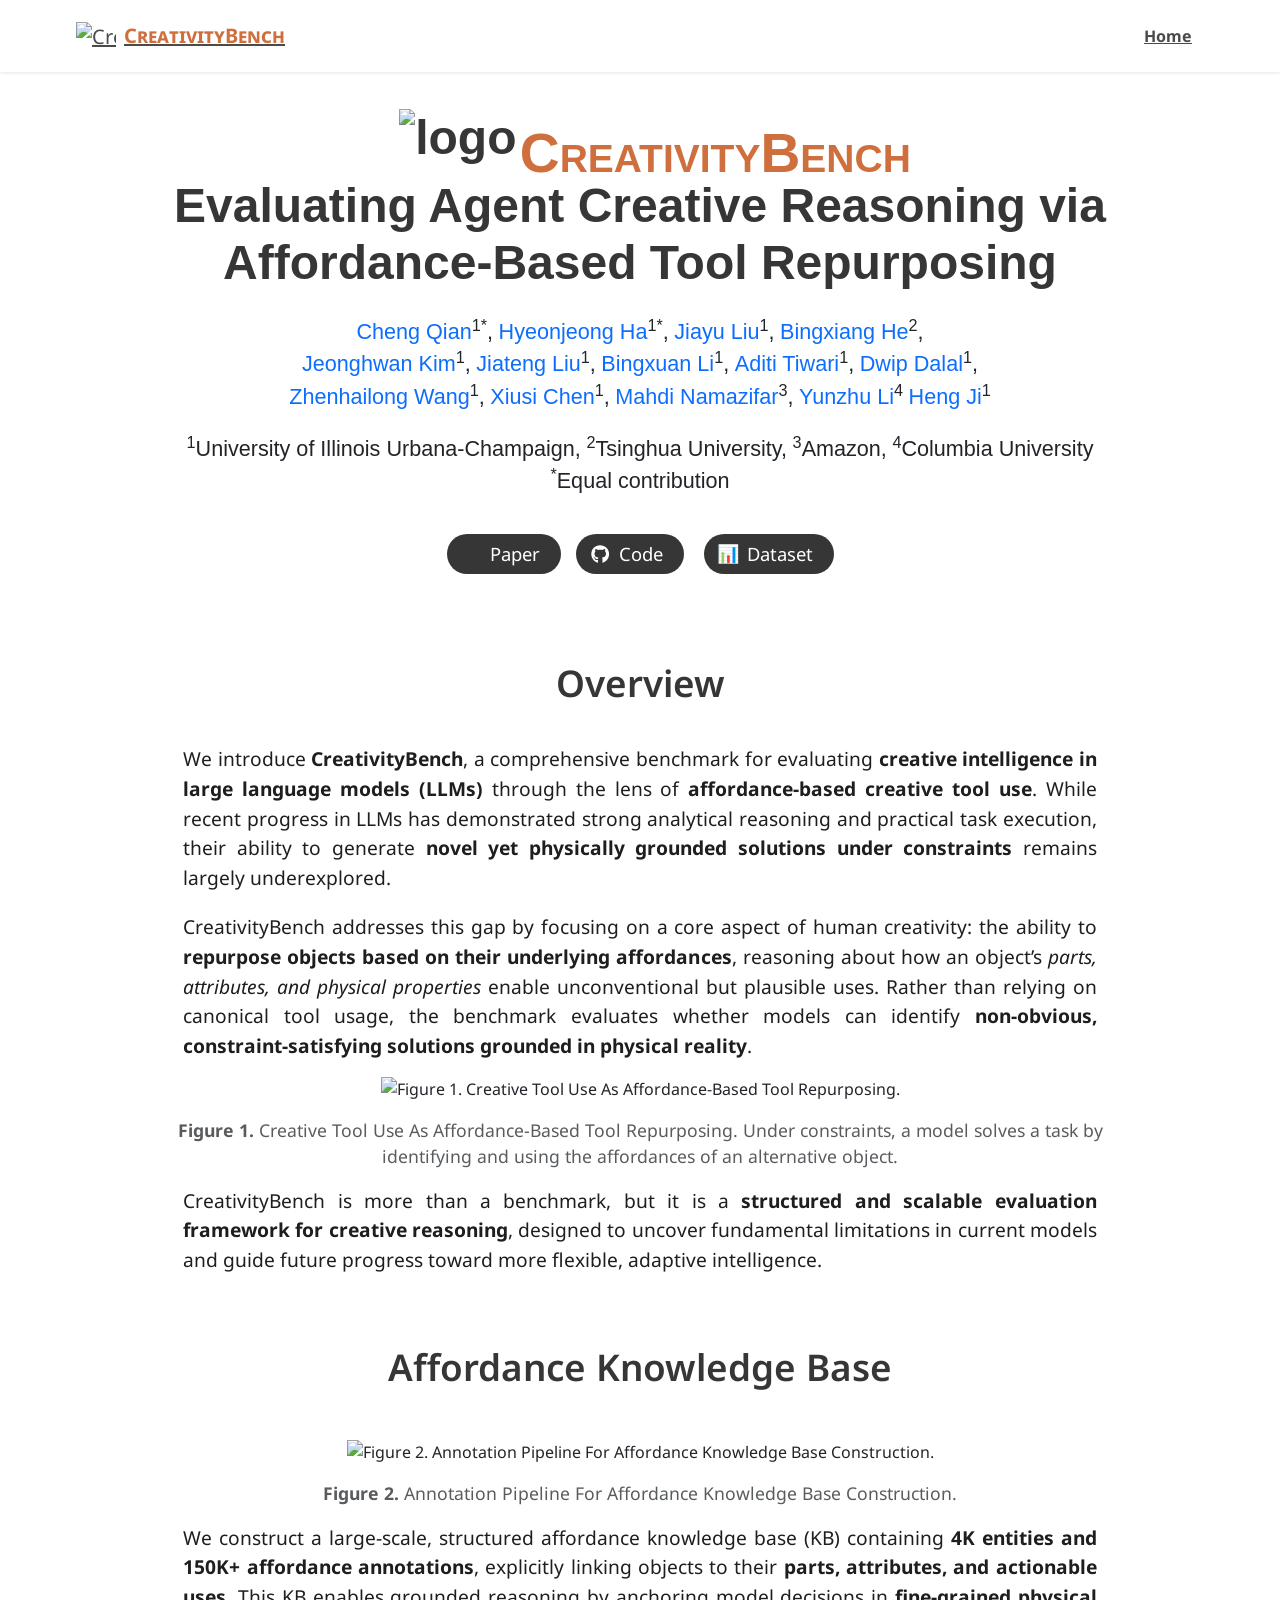
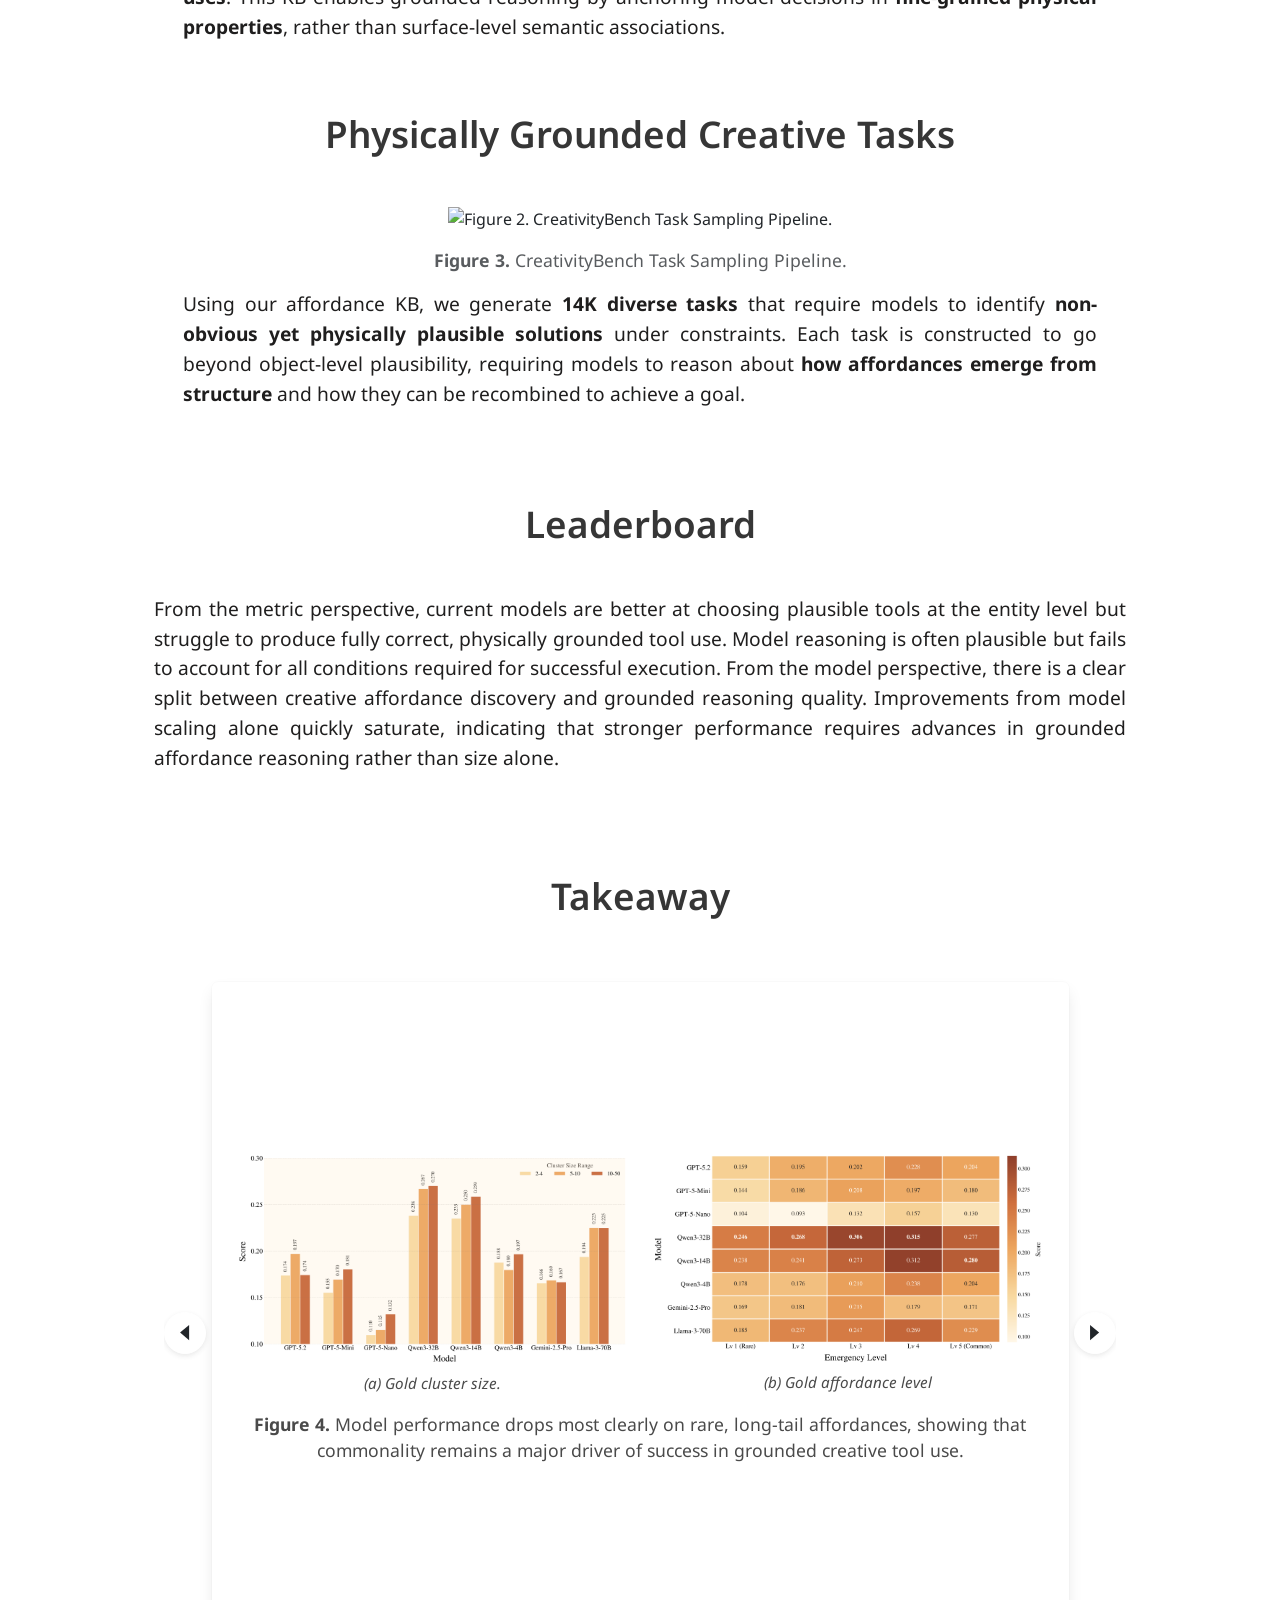
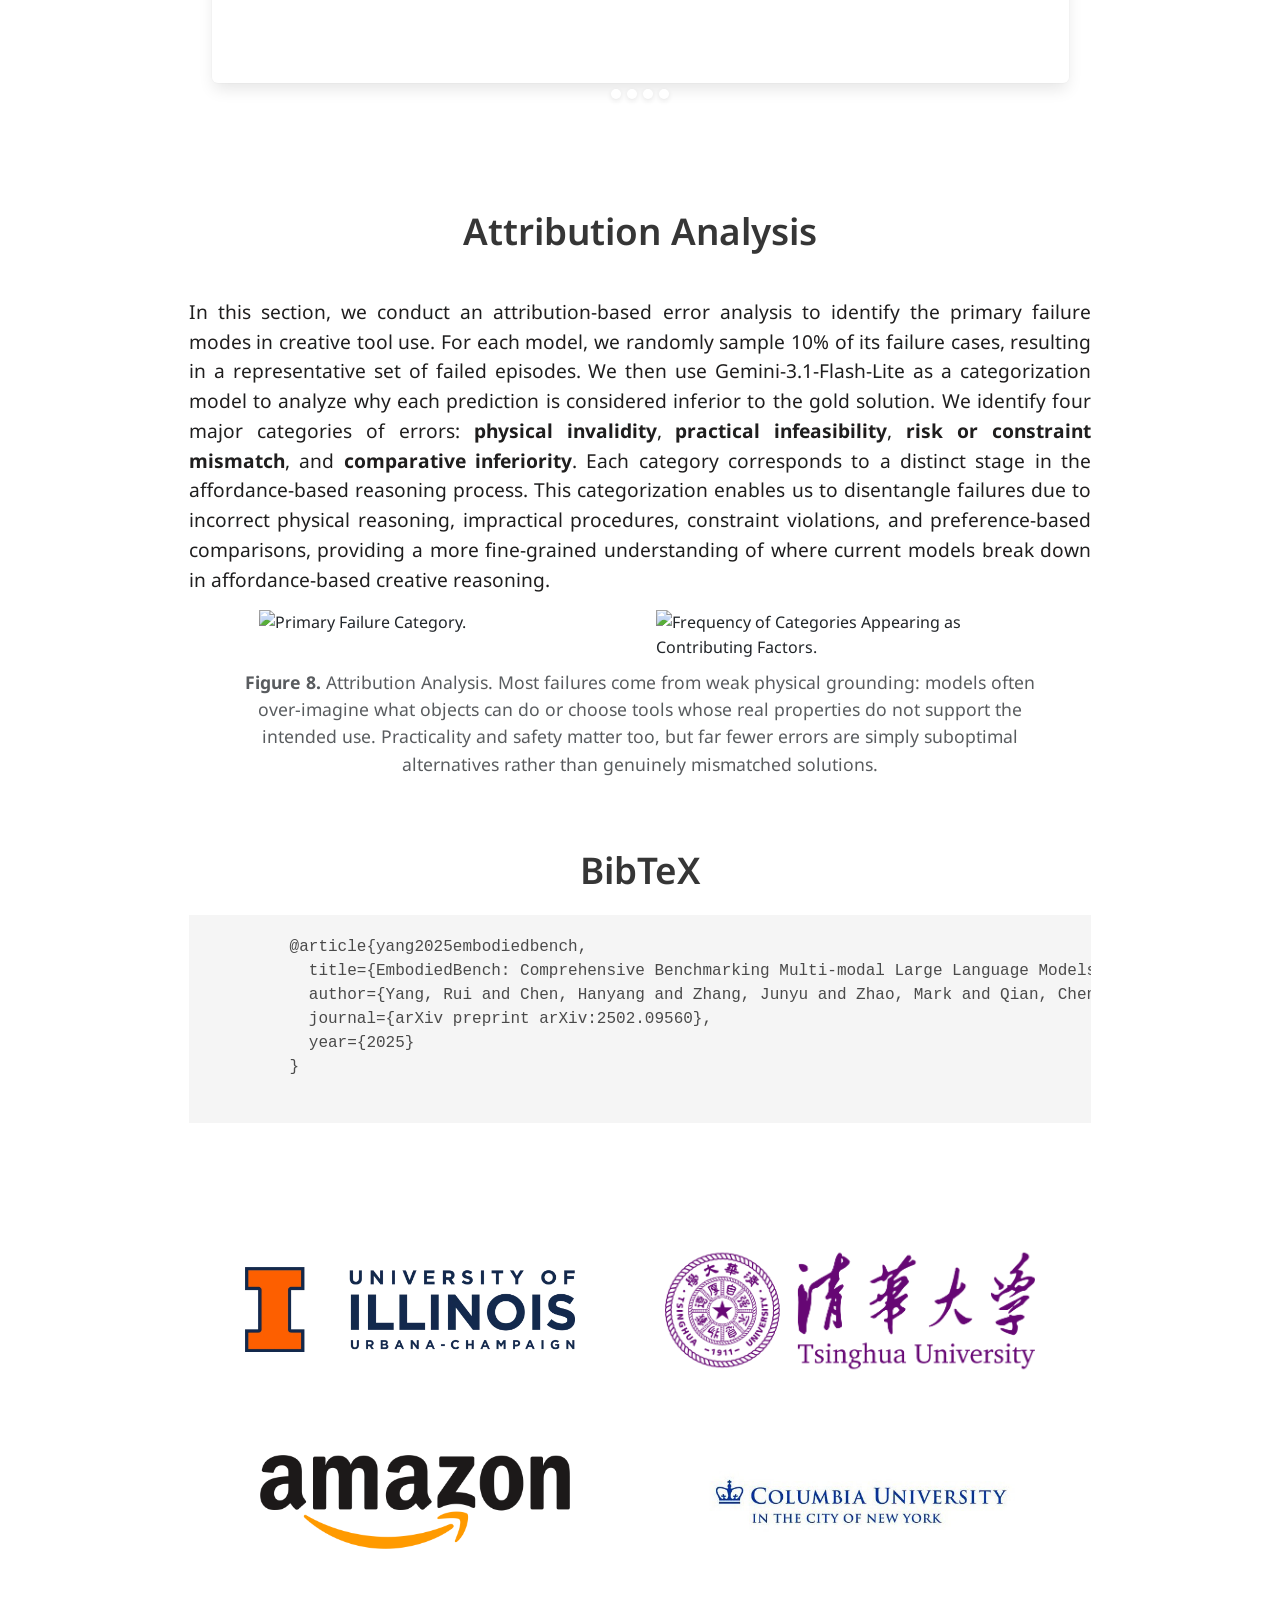
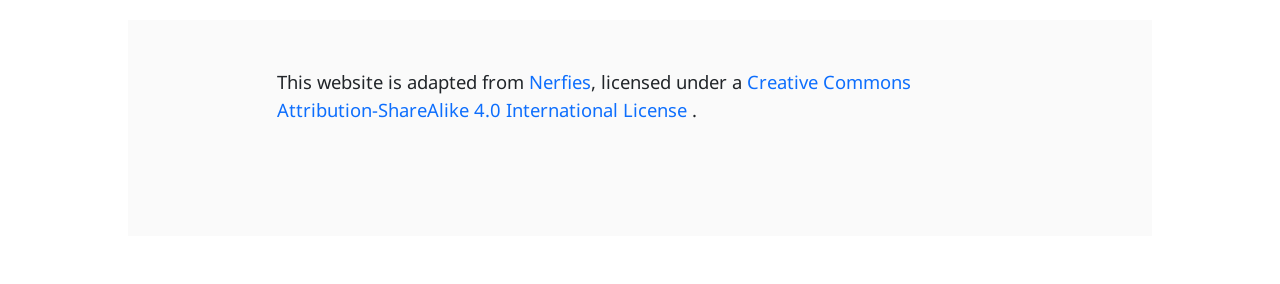
==== commit 97060ebb: "update the code repo" ====
--- a/index.html
+++ b/index.html
@@ -209,7 +209,7 @@
                 </a>&nbsp;&nbsp;
               </span>
               <span class="link-block">
-                <a href="https://github.com/qiancheng0/CreativityBench" class="external-link button is-normal is-rounded is-dark" role="button" target="_blank">
+                <a href="https://github.com/CreativityBench/CreativityBench" class="external-link button is-normal is-rounded is-dark" role="button" target="_blank">
                   <span class="icon">
                     <i class="fab fa-github"></i>
                   </span>
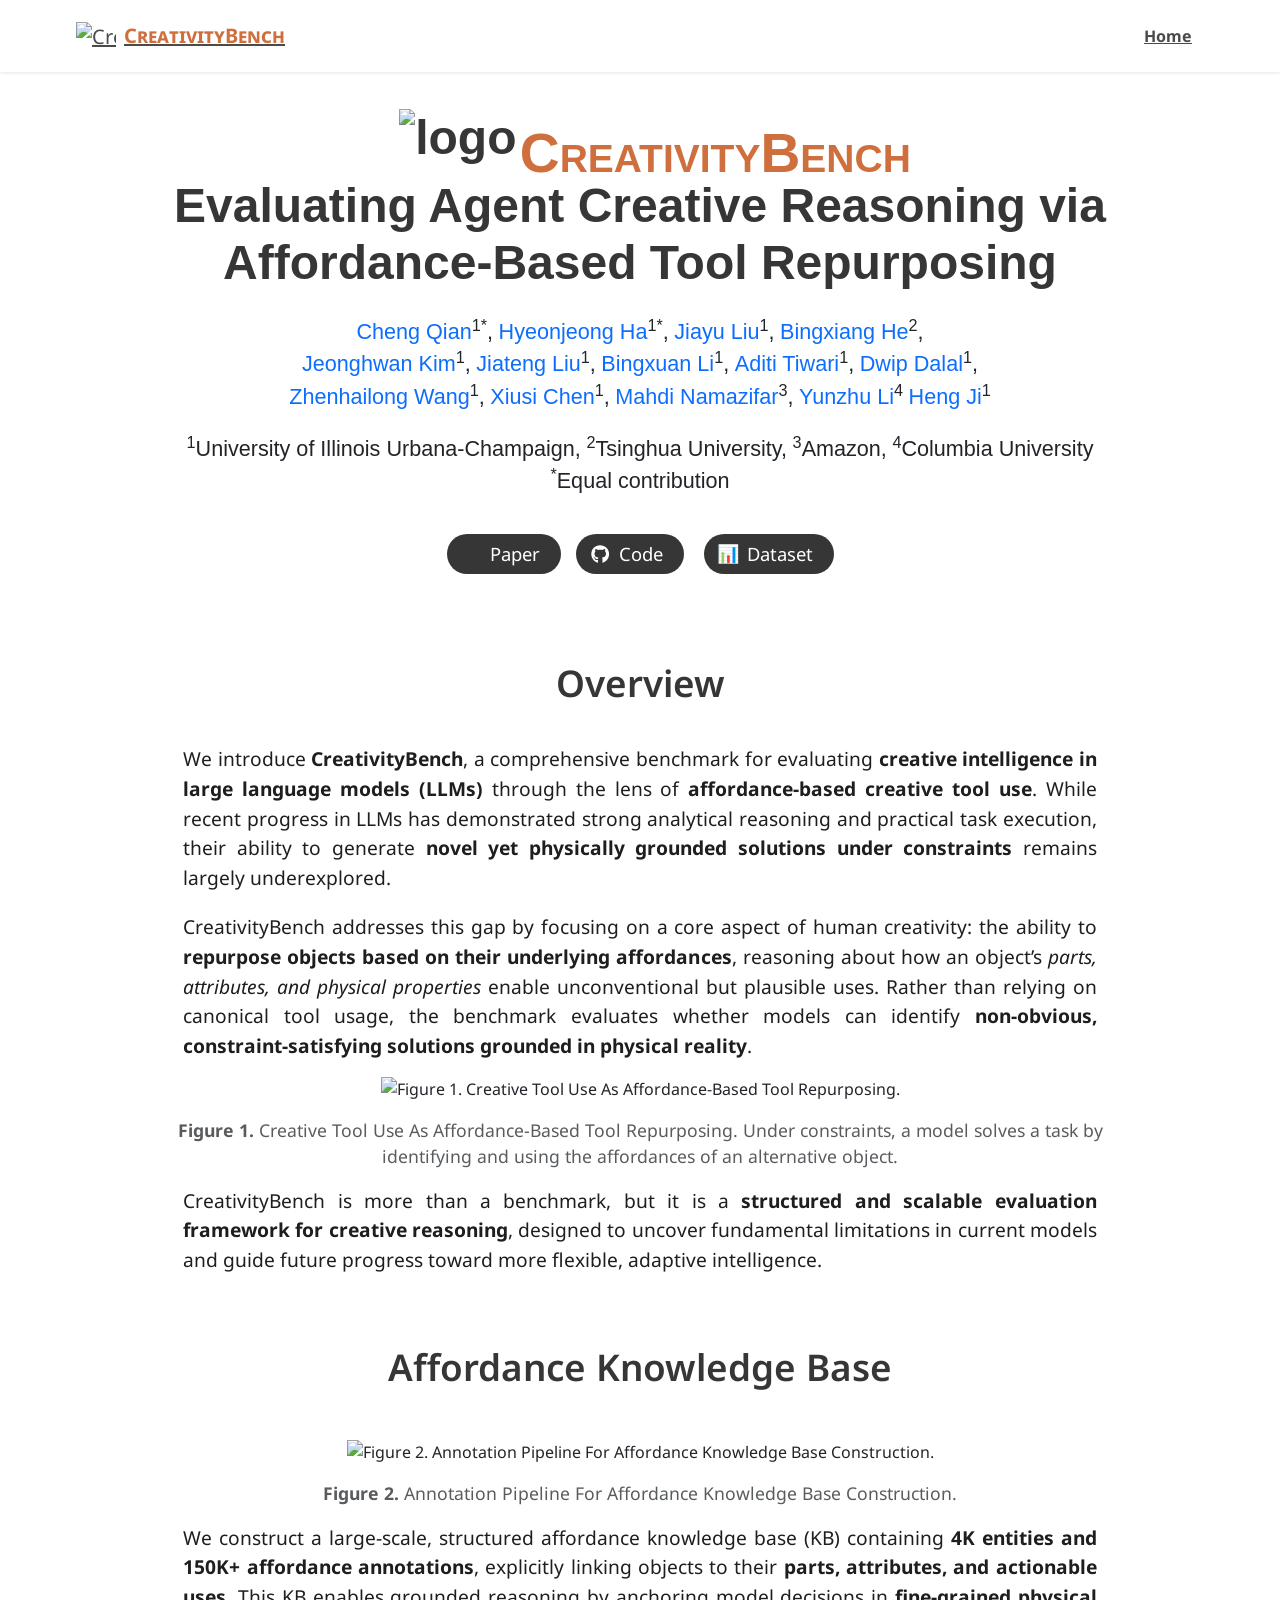
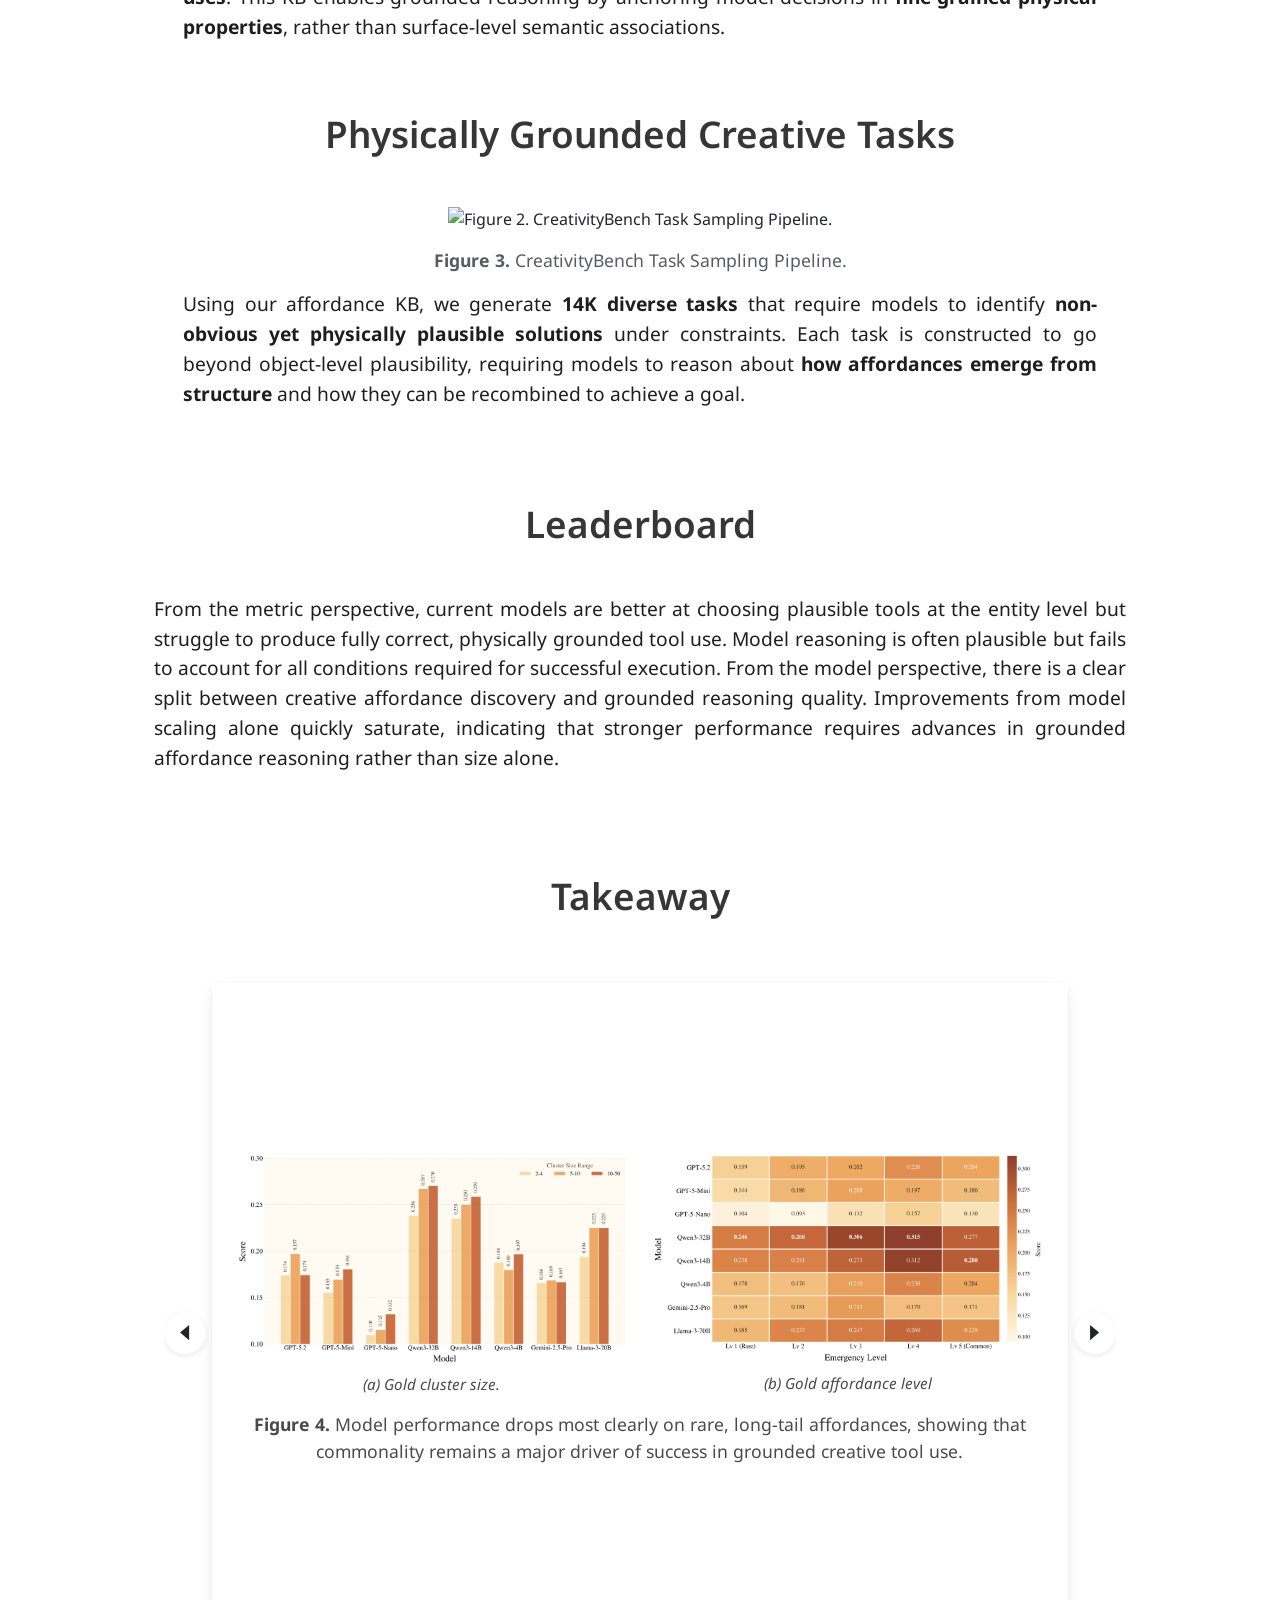
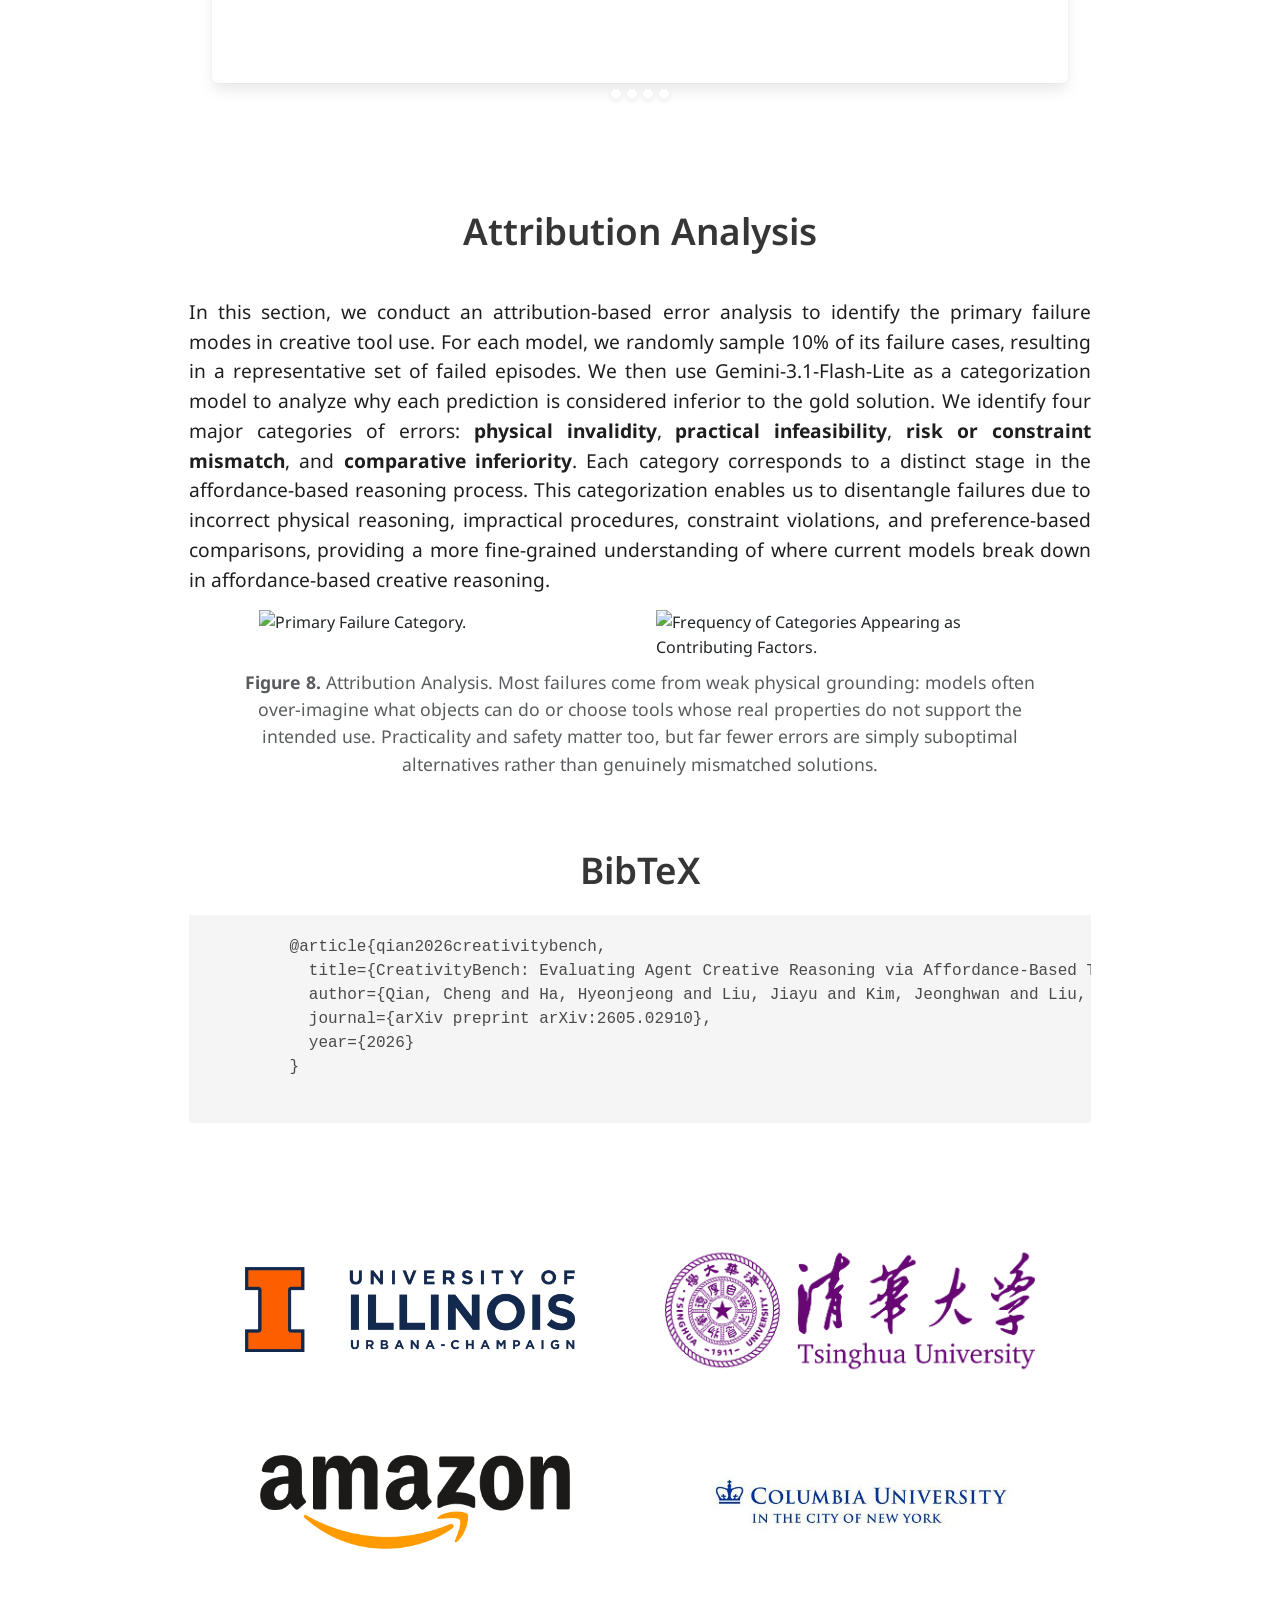
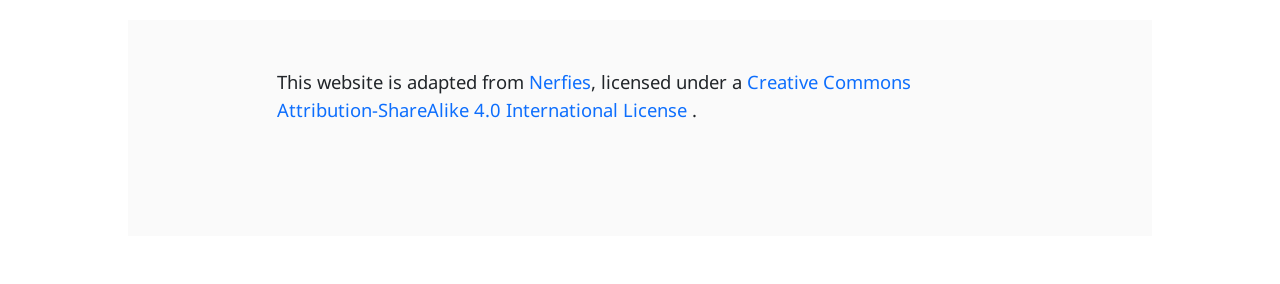
==== commit c1cf8e07: "change arxiv paper link" ====
--- a/index.html
+++ b/index.html
@@ -201,7 +201,7 @@
             <div class="column has-text-centered" style="margin-top:1.5em;">
               
               <span class="link-block">
-                <a href="http://arxiv.org/abs/2502.09560" class="external-link button is-normal is-rounded is-dark">
+                <a href="https://arxiv.org/pdf/2605.02910" class="external-link button is-normal is-rounded is-dark">
                   <span class="icon">
                     <i class="ai ai-arxiv"></i>
                   </span>
@@ -446,11 +446,11 @@
     <div class="container is-max-desktop content" style="max-width: 95%; margin: 0 auto;">
       <h2 class="title is-3" style="text-align:center; font-size: 2.3em;">BibTeX</h2>
       <pre style="font-size: 1.0em;">
-        @article{yang2025embodiedbench,
-          title={EmbodiedBench: Comprehensive Benchmarking Multi-modal Large Language Models for Vision-Driven Embodied Agents},
-          author={Yang, Rui and Chen, Hanyang and Zhang, Junyu and Zhao, Mark and Qian, Cheng and Wang, Kangrui and Wang, Qineng and Koripella, Teja Venkat and Movahedi, Marziyeh and Li, Manling and others},
-          journal={arXiv preprint arXiv:2502.09560},
-          year={2025}
+        @article{qian2026creativitybench,
+          title={CreativityBench: Evaluating Agent Creative Reasoning via Affordance-Based Tool Repurposing},
+          author={Qian, Cheng and Ha, Hyeonjeong and Liu, Jiayu and Kim, Jeonghwan and Liu, Jiateng and Li, Bingxuan and Tiwari, Aditi and Dalal, Dwip and Wang, Zhenhailong and Chen, Xiusi and Namazifar, Mahdi and Li, Yunzhu and Ji, Heng},
+          journal={arXiv preprint arXiv:2605.02910},
+          year={2026}
         }
       </pre>
     </div>
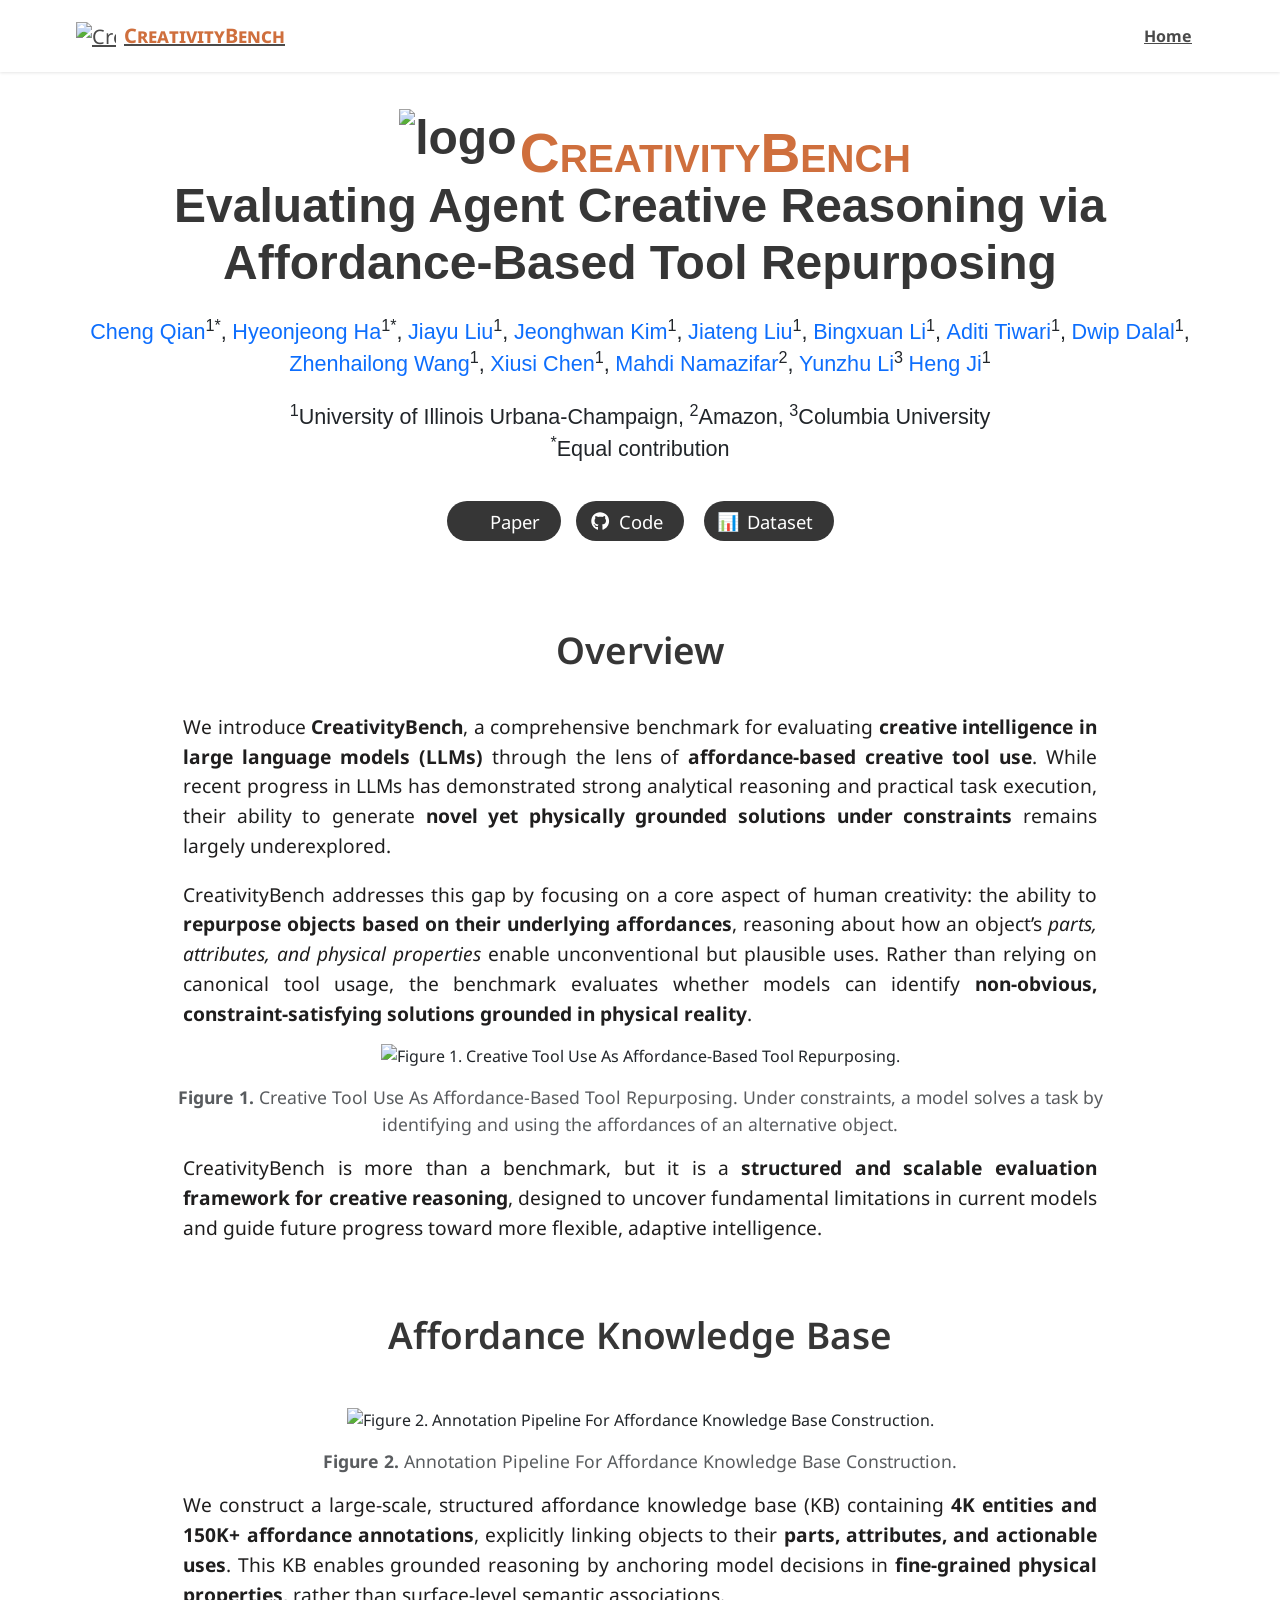
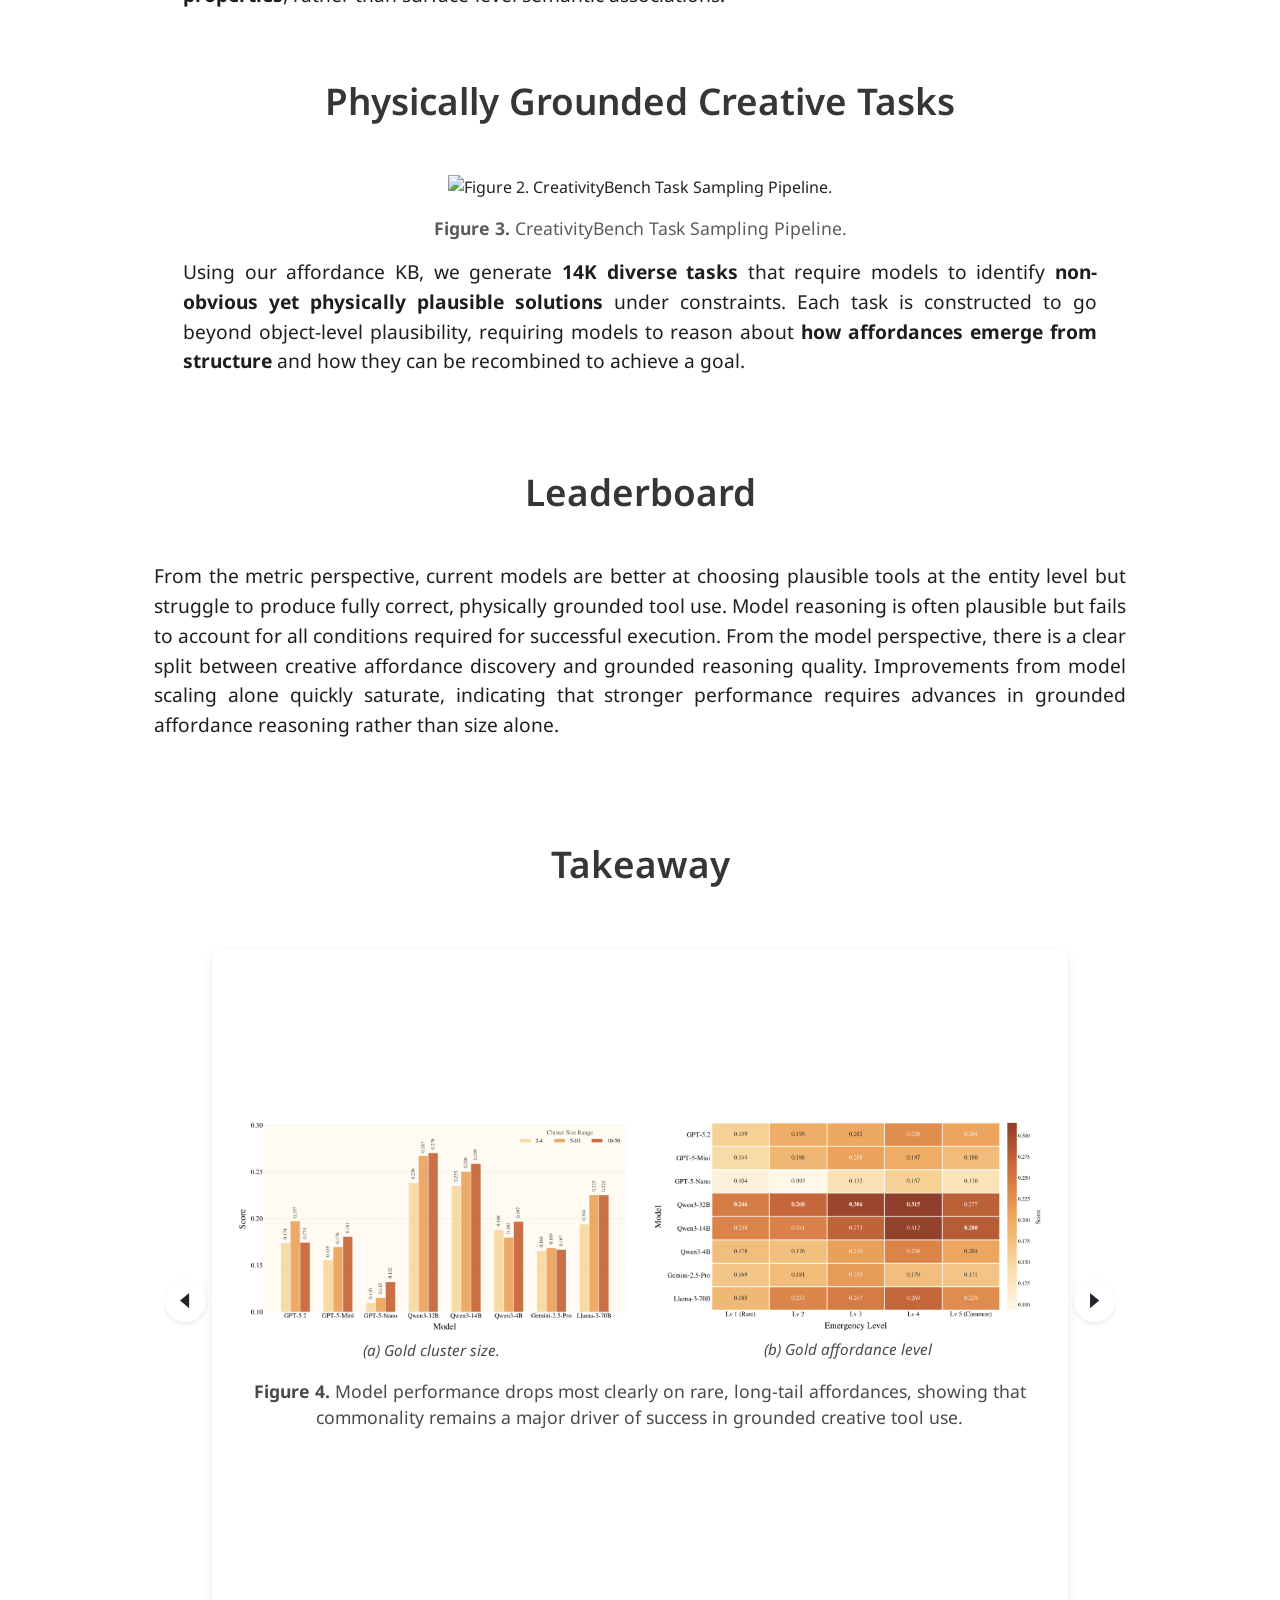
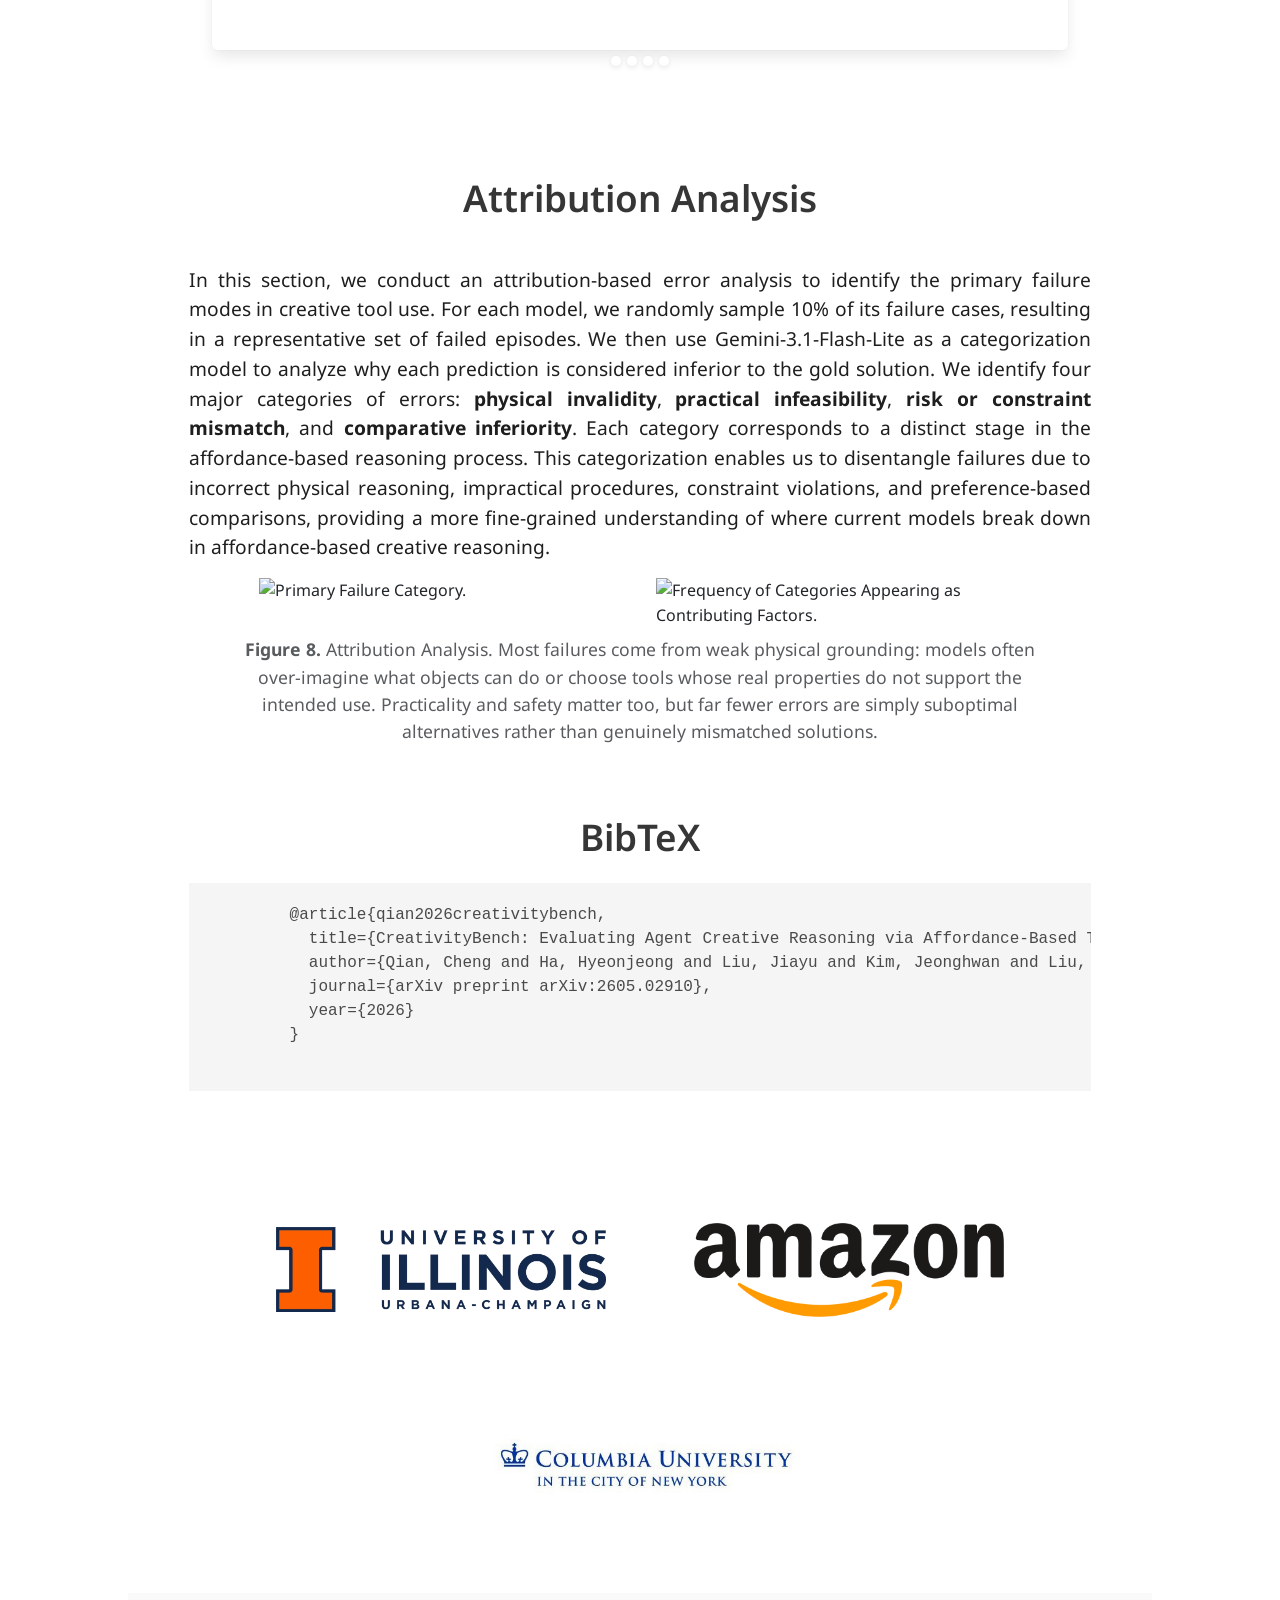
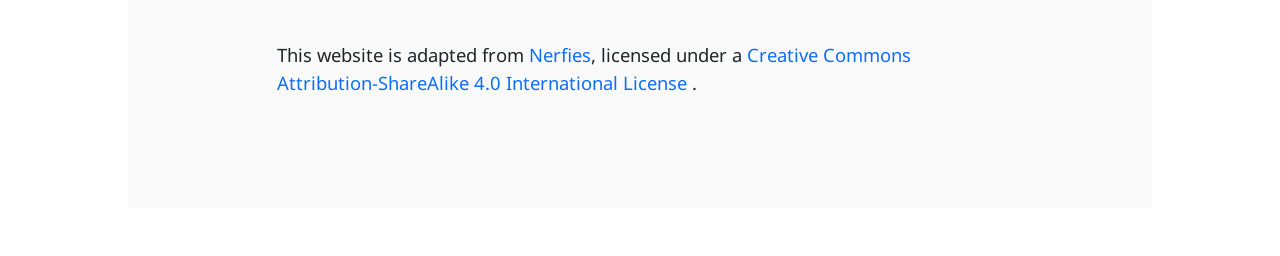
==== commit beb3d40d: "change logo details" ====
--- a/index.html
+++ b/index.html
@@ -153,9 +153,9 @@
               <span class="author-block">
                 <a href="https://jiayujeff.github.io" target="_blank">Jiayu Liu</a><sup>1</sup>,
               </span>
-              <span class="author-block">
+              <!-- <span class="author-block">
                 <a href="https://hbx-hbx.github.io" target="_blank">Bingxiang He</a><sup>2</sup>,
-              </span><br>
+              </span><br> -->
               <span class="author-block">
                 <a href="https://wjdghks950.github.io">Jeonghwan Kim</a><sup>1</sup>,
               </span>
@@ -178,10 +178,10 @@
                 <a href="https://xiusic.github.io">Xiusi Chen</a><sup>1</sup>,
               </span>
               <span class="author-block">
-                <a href="https://scholar.google.com/citations?user=I6aaUNMAAAAJ&hl=en">Mahdi Namazifar</a><sup>3</sup>,
-              </span>
-              <span class="author-block">
-                <a href="https://yunzhuli.github.io">Yunzhu Li</a><sup>4</sup>
+                <a href="https://scholar.google.com/citations?user=I6aaUNMAAAAJ&hl=en">Mahdi Namazifar</a><sup>2</sup>,
+              </span>
+              <span class="author-block">
+                <a href="https://yunzhuli.github.io">Yunzhu Li</a><sup>3</sup>
               </span>
               <span class="author-block">
                 <a href="https://blender.cs.illinois.edu/hengji.html">Heng Ji</a><sup>1</sup>
@@ -189,9 +189,9 @@
             </div>
             <div class="is-size-5 publication-authors" style="margin-top:1em;">
               <span class="author-block"><sup>1</sup>University of Illinois Urbana-Champaign,</span>
-              <span class="author-block"><sup>2</sup>Tsinghua University,</span>
-              <span class="author-block"><sup>3</sup>Amazon,</span>
-              <span class="author-block"><sup>4</sup>Columbia University</span>
+              <!-- <span class="author-block"><sup>2</sup>Tsinghua University,</span> -->
+              <span class="author-block"><sup>2</sup>Amazon,</span>
+              <span class="author-block"><sup>3</sup>Columbia University</span>
             </div>
             <div class="is-size-5 publication-authors">
               <span class="author-block"><sup>*</sup>Equal contribution</span>
@@ -457,24 +457,27 @@
   </section>
 
   <section>
-    <div class="section" id="org-banners" style="display:flex; margin-bottom: -3rem; margin-left: 3rem; margin-right: 3rem;">
-      <a href="https://illinois.edu/" target="_blank" rel="external" style="display: block; margin: auto;">
-          <img class="center-block org-banner" src="website/img/uiuc.webp" style="width: 350px; height: auto; display: block; margin: auto;">
+    <div class="section" id="org-banners"
+        style="display:flex; align-items:center; justify-content:center; gap:3rem; margin: 0 3rem;">
+      
+      <a href="https://illinois.edu/" target="_blank" rel="external" style="display:block;">
+        <img class="center-block org-banner"
+            src="website/img/uiuc.webp"
+            style="width:350px; height:auto; display:block;">
       </a>
-      <a href="https://www.tsinghua.edu.cn/en/" target="blank" class="ext-link" style="display: block; margin: auto;">
-          <img class="center-block org-banner" src="website/img/tsinghua.png" style="width: 390px; height: auto; display: block; margin: auto;">
+
+      <a href="https://www.amazon.science/" target="_blank" class="ext-link" style="display:block;">
+        <img class="center-block org-banner"
+            src="website/img/amazon.png"
+            style="width:330px; height:auto; display:block;">
       </a>
-    </div>
-  </section>
-
-  <section>
-    <div class="section" id="org-banners" style="display:flex; margin-top: -3rem; margin-left: 3rem; margin-right: 3rem;">
-      <a href="https://www.amazon.science/" target="blank" class="ext-link" style="display: block; margin: auto;">
-        <img class="center-block org-banner" src="website/img/amazon.png" style="width: 330px; height: auto; display: block; margin: auto;">
+
+      <a href="https://www.columbia.edu" target="_blank" class="ext-link" style="display:block;">
+        <img class="center-block org-banner"
+            src="website/img/columbia.jpeg"
+            style="width:350px; height:auto; display:block;">
       </a>
-      <a href="https://www.columbia.edu" target="blank" class="ext-link" style="display: block; margin: auto;">
-        <img class="center-block org-banner" src="website/img/columbia.jpeg" style="width: 350px; height: auto; display: block; margin: auto;">
-      </a>
+
     </div>
   </section>
 
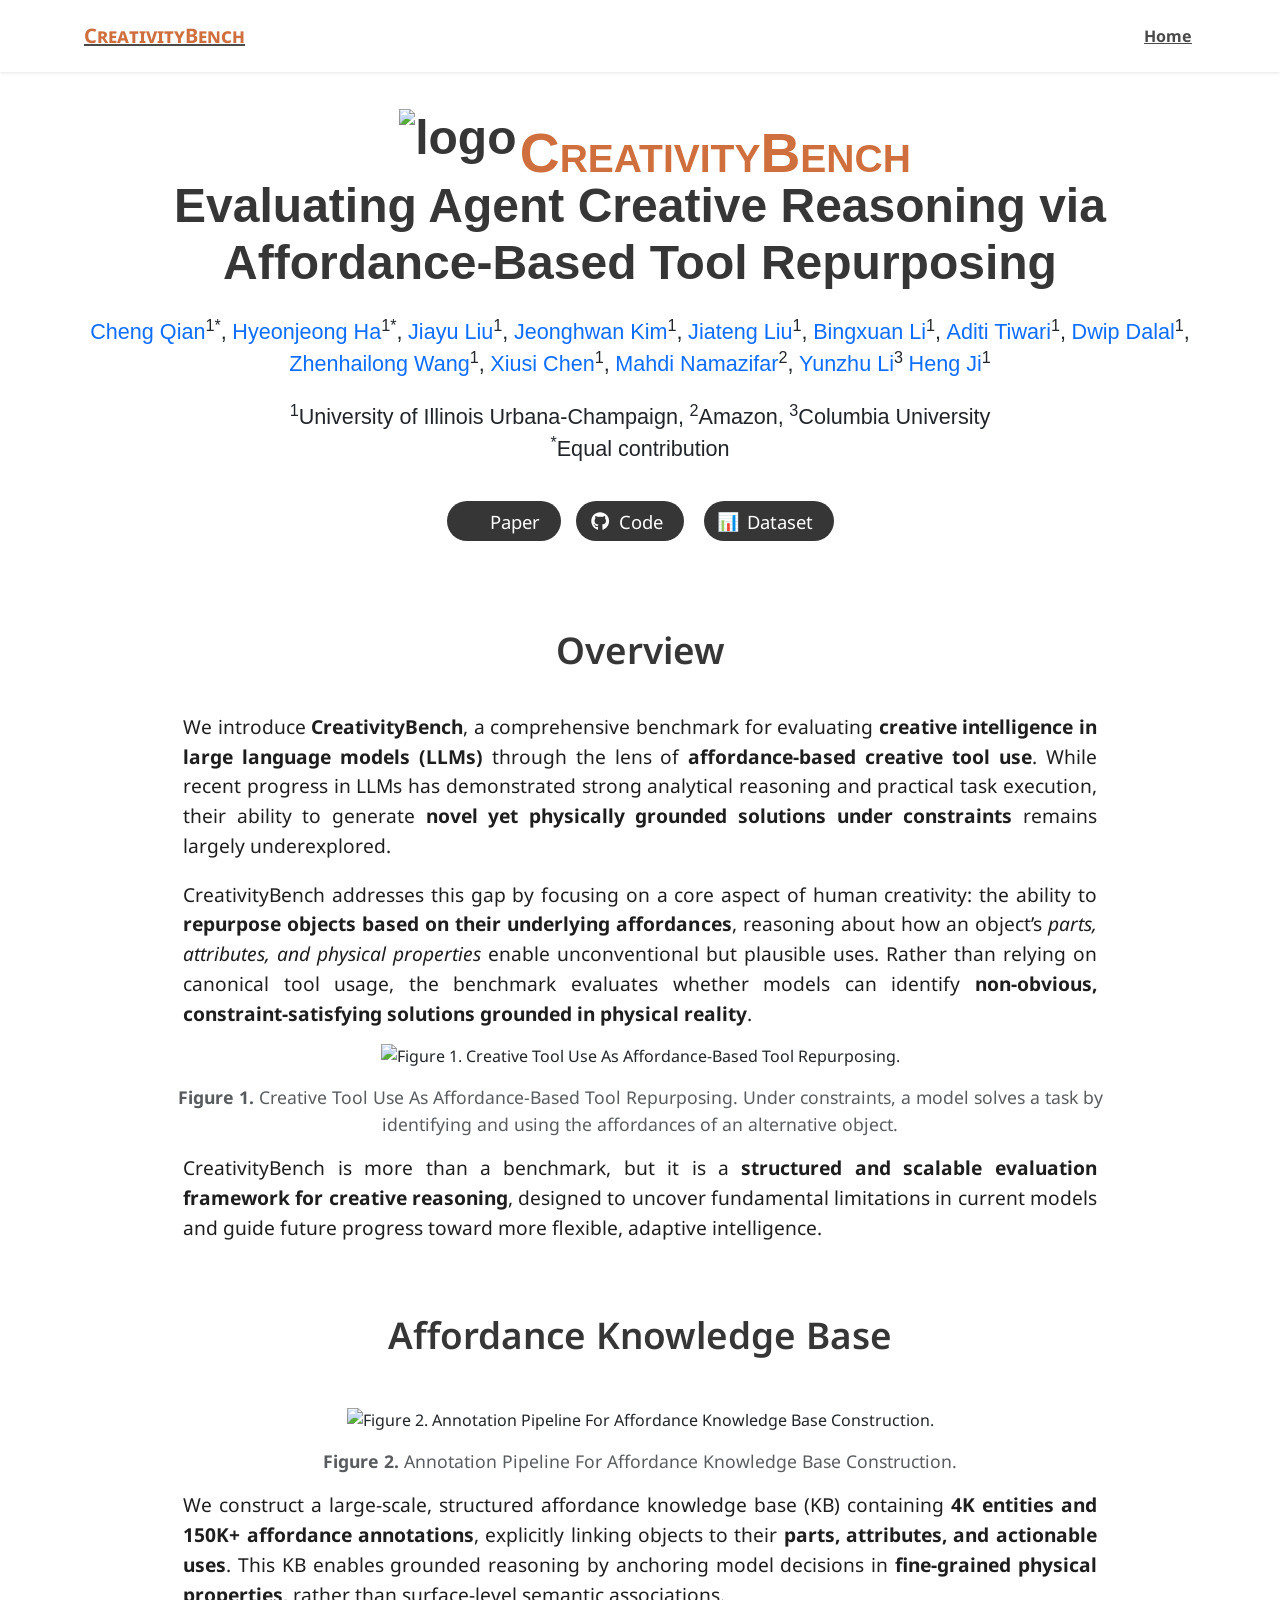
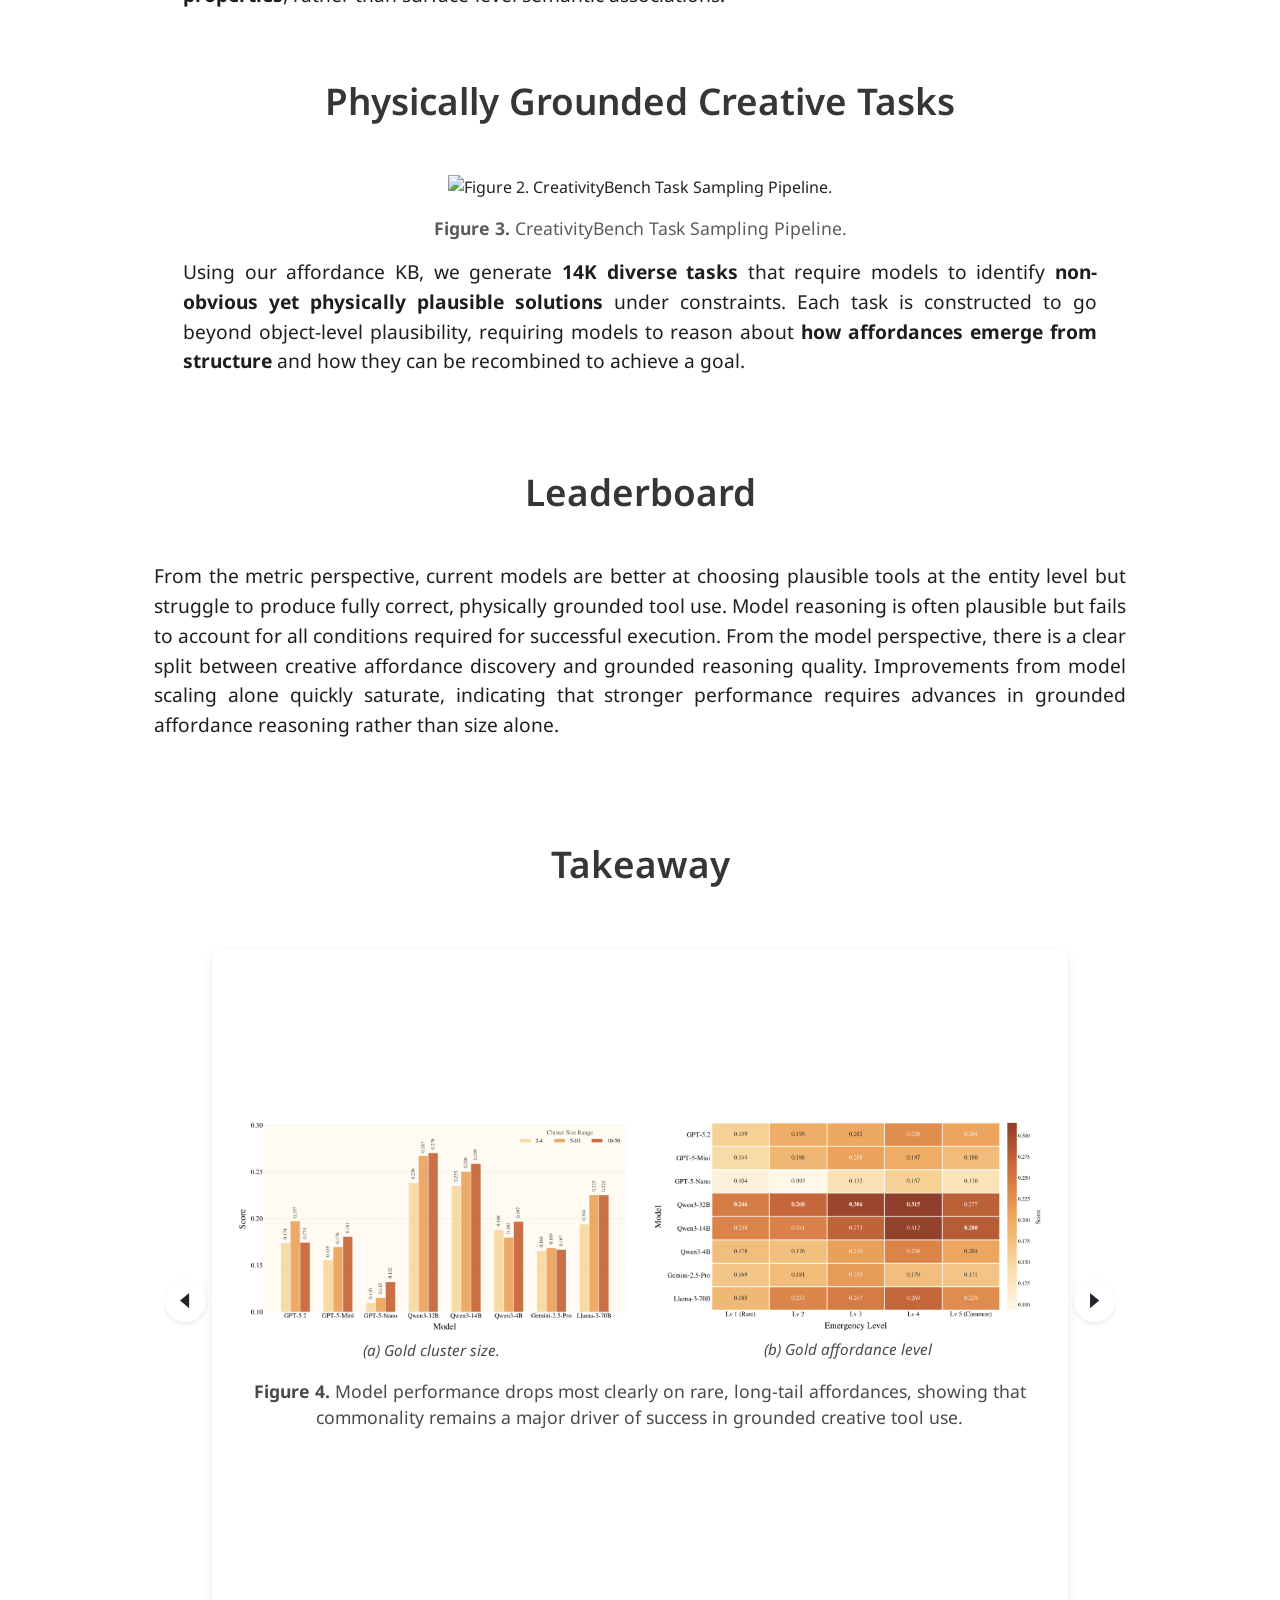
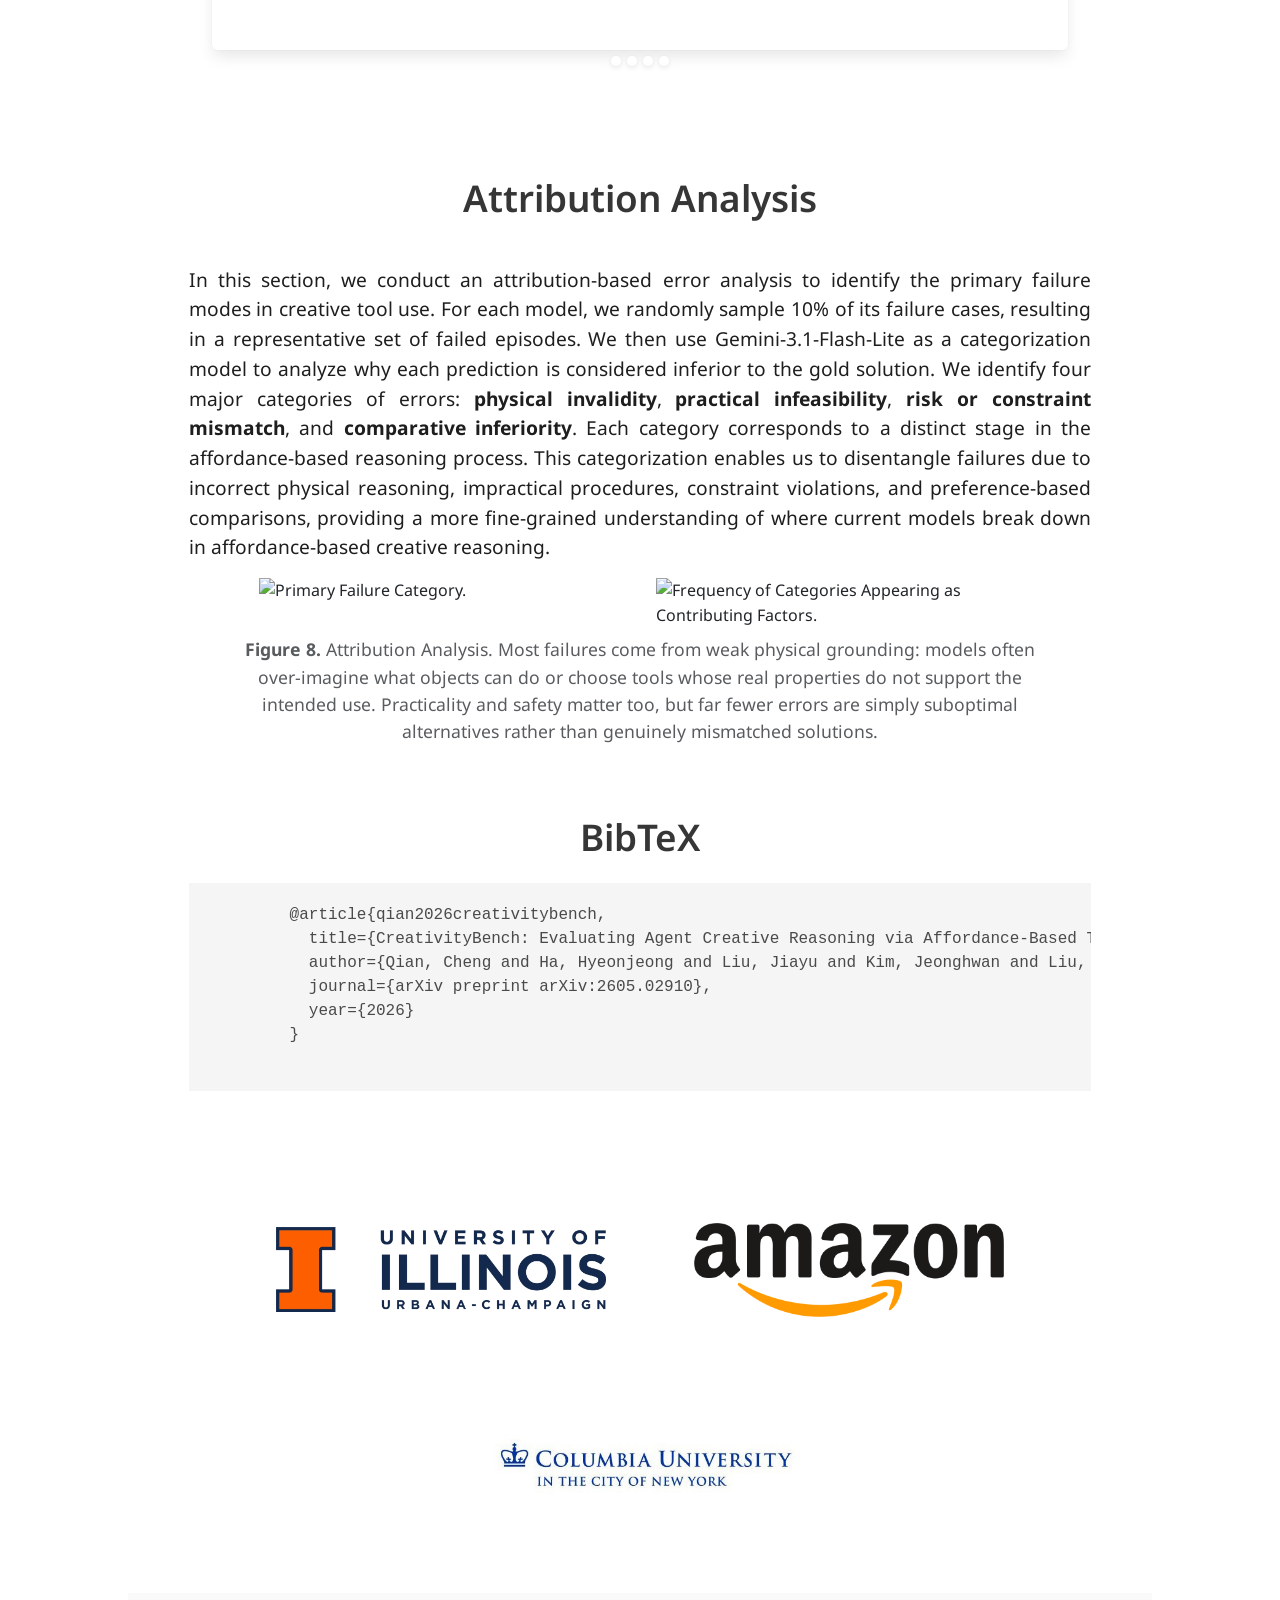
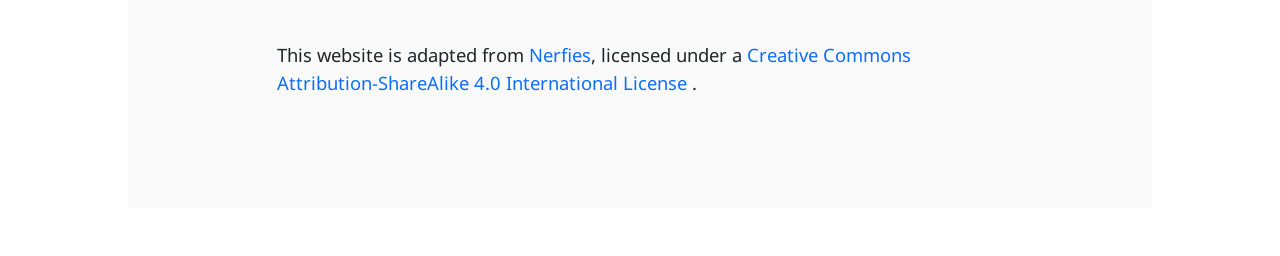
==== commit a6024919: "remove the logo" ====
--- a/index.html
+++ b/index.html
@@ -111,7 +111,7 @@
     <div class="container">
       <div class="navbar-brand">
         <a class="navbar-item" href="index.html">
-          <img src="website/img/logo.jpg" alt="CreativityBench" width="40" height="40">
+          <!-- <img src="website/img/logo.jpg" alt="CreativityBench" width="40" height="40"> -->
           <span class="creativitybench" style="margin-left: 0.5rem; font-size: 1.25rem;">CreativityBench</span>
         </a>
       </div>
